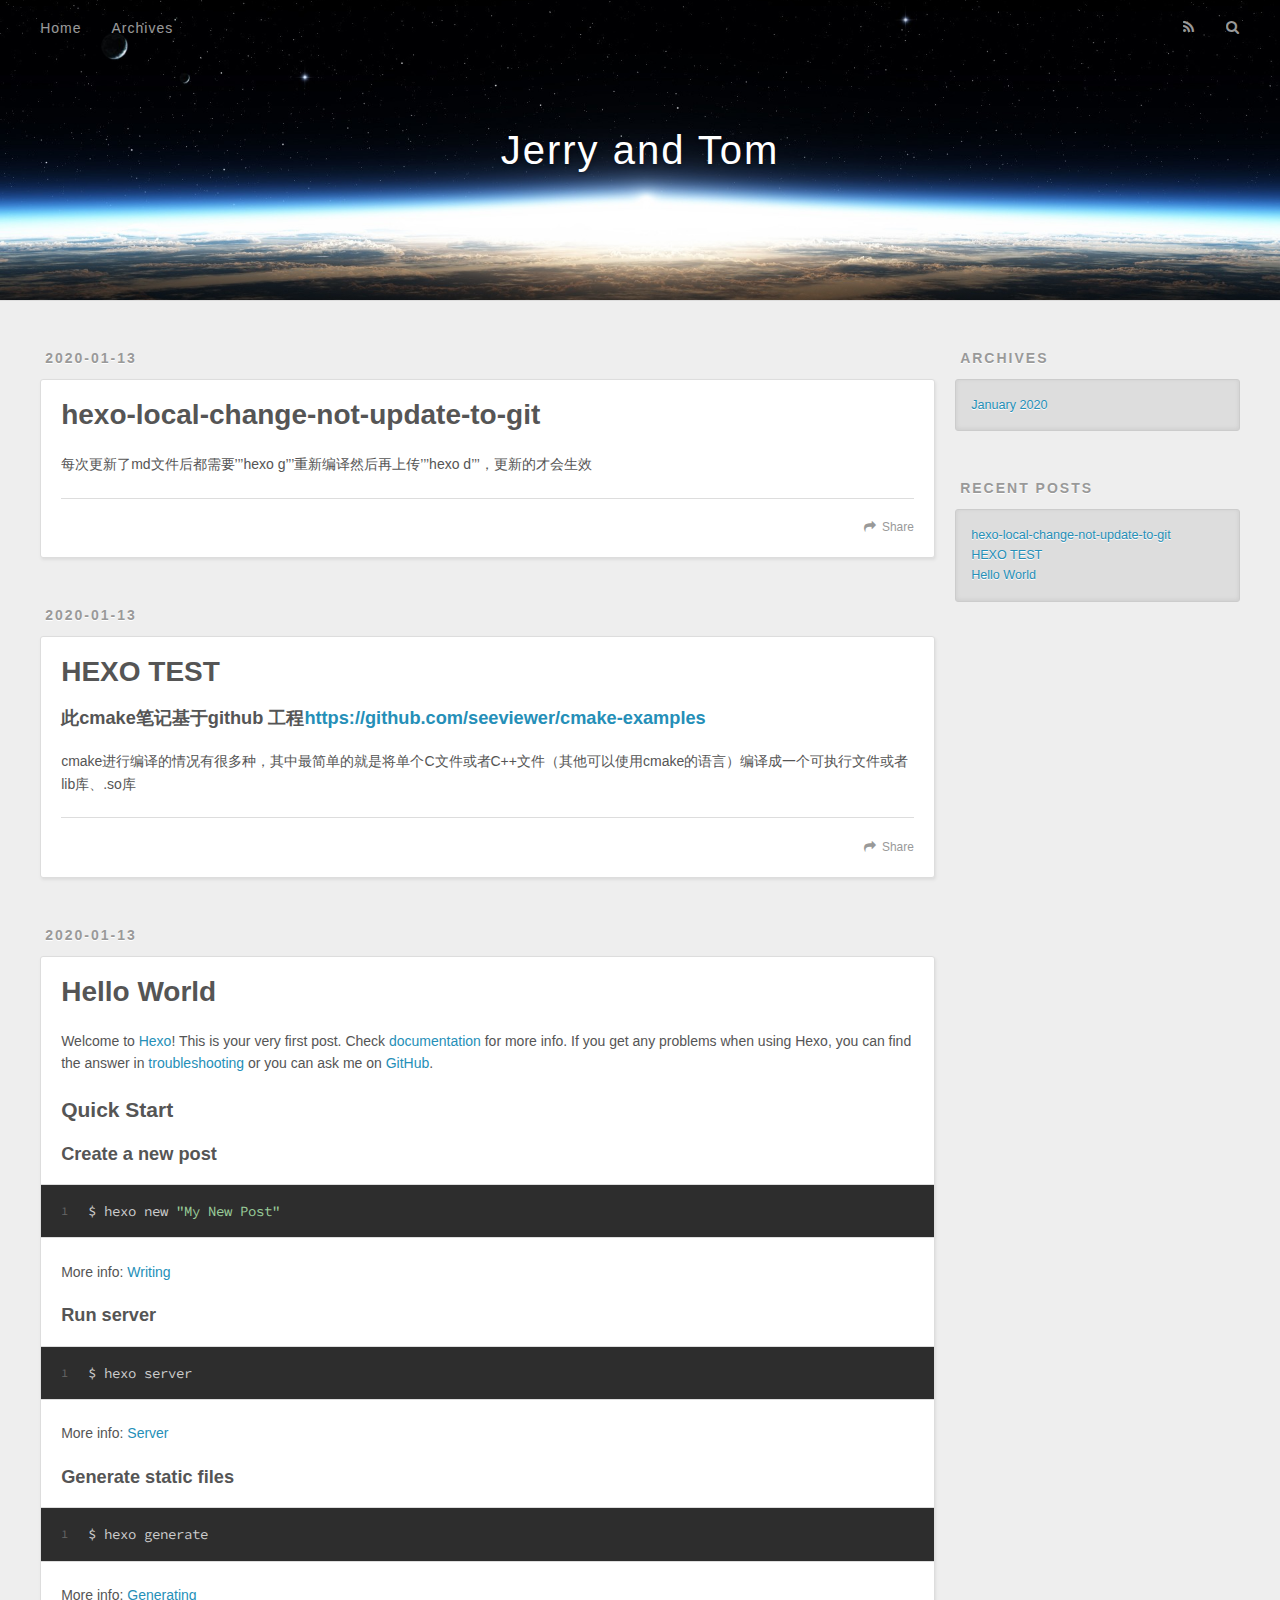
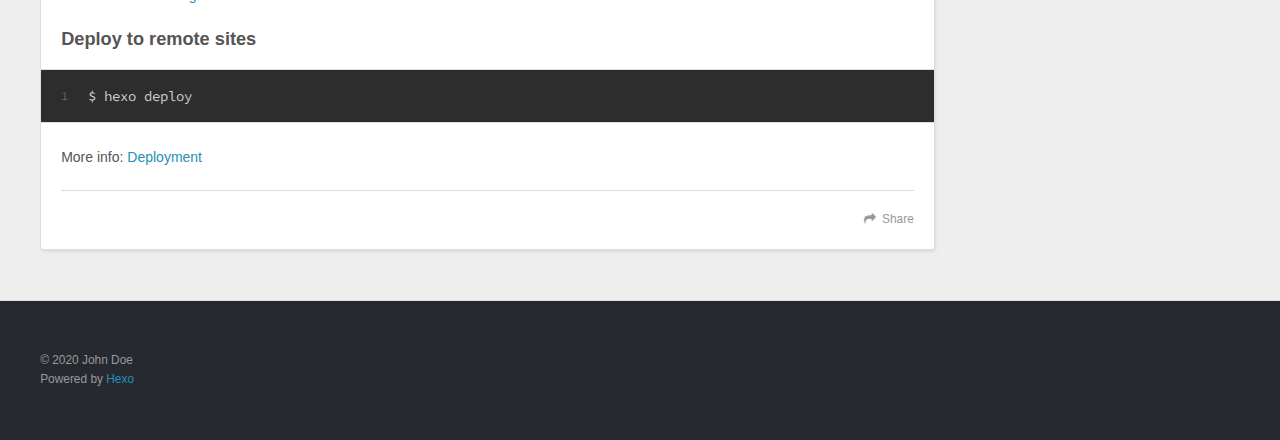
==== index.html @ ba6eda34 "Site updated: 2020-01-13 18:30:27" ====
<!DOCTYPE html>
<html>
<head>
  <meta charset="utf-8">
  

  
  <title>Jerry and Tom</title>
  <meta name="viewport" content="width=device-width, initial-scale=1, maximum-scale=1">
  <meta property="og:type" content="website">
<meta property="og:title" content="Jerry and Tom">
<meta property="og:url" content="http://yoursite.com/index.html">
<meta property="og:site_name" content="Jerry and Tom">
<meta property="og:locale" content="en_US">
<meta property="article:author" content="John Doe">
<meta name="twitter:card" content="summary">
  
    <link rel="alternate" href="/atom.xml" title="Jerry and Tom" type="application/atom+xml">
  
  
    <link rel="icon" href="/favicon.png">
  
  
    <link href="//fonts.googleapis.com/css?family=Source+Code+Pro" rel="stylesheet" type="text/css">
  
  
<link rel="stylesheet" href="/css/style.css">

<meta name="generator" content="Hexo 4.2.0"></head>

<body>
  <div id="container">
    <div id="wrap">
      <header id="header">
  <div id="banner"></div>
  <div id="header-outer" class="outer">
    <div id="header-title" class="inner">
      <h1 id="logo-wrap">
        <a href="/" id="logo">Jerry and Tom</a>
      </h1>
      
    </div>
    <div id="header-inner" class="inner">
      <nav id="main-nav">
        <a id="main-nav-toggle" class="nav-icon"></a>
        
          <a class="main-nav-link" href="/">Home</a>
        
          <a class="main-nav-link" href="/archives">Archives</a>
        
      </nav>
      <nav id="sub-nav">
        
          <a id="nav-rss-link" class="nav-icon" href="/atom.xml" title="RSS Feed"></a>
        
        <a id="nav-search-btn" class="nav-icon" title="Search"></a>
      </nav>
      <div id="search-form-wrap">
        <form action="//google.com/search" method="get" accept-charset="UTF-8" class="search-form"><input type="search" name="q" class="search-form-input" placeholder="Search"><button type="submit" class="search-form-submit">&#xF002;</button><input type="hidden" name="sitesearch" value="http://yoursite.com"></form>
      </div>
    </div>
  </div>
</header>
      <div class="outer">
        <section id="main">
  
    <article id="post-hexo-local-change-not-update-to-git" class="article article-type-post" itemscope itemprop="blogPost">
  <div class="article-meta">
    <a href="/2020/01/13/hexo-local-change-not-update-to-git/" class="article-date">
  <time datetime="2020-01-13T09:22:17.000Z" itemprop="datePublished">2020-01-13</time>
</a>
    
  </div>
  <div class="article-inner">
    
    
      <header class="article-header">
        
  
    <h1 itemprop="name">
      <a class="article-title" href="/2020/01/13/hexo-local-change-not-update-to-git/">hexo-local-change-not-update-to-git</a>
    </h1>
  

      </header>
    
    <div class="article-entry" itemprop="articleBody">
      
        <p>每次更新了md文件后都需要’’’hexo g’’’重新编译然后再上传’’’hexo d’’’，更新的才会生效</p>

      
    </div>
    <footer class="article-footer">
      <a data-url="http://yoursite.com/2020/01/13/hexo-local-change-not-update-to-git/" data-id="ck5cadh7a000074vld7fxemmv" class="article-share-link">Share</a>
      
      
    </footer>
  </div>
  
</article>


  
    <article id="post-hexo-test" class="article article-type-post" itemscope itemprop="blogPost">
  <div class="article-meta">
    <a href="/2020/01/13/hexo-test/" class="article-date">
  <time datetime="2020-01-13T09:22:17.000Z" itemprop="datePublished">2020-01-13</time>
</a>
    
  </div>
  <div class="article-inner">
    
    
      <header class="article-header">
        
  
    <h1 itemprop="name">
      <a class="article-title" href="/2020/01/13/hexo-test/">HEXO TEST</a>
    </h1>
  

      </header>
    
    <div class="article-entry" itemprop="articleBody">
      
        <h3 id="此cmake笔记基于github-工程https-github-com-seeviewer-cmake-examples"><a href="#此cmake笔记基于github-工程https-github-com-seeviewer-cmake-examples" class="headerlink" title="此cmake笔记基于github 工程https://github.com/seeviewer/cmake-examples"></a>此cmake笔记基于github 工程<a href="https://github.com/seeviewer/cmake-examples" target="_blank" rel="noopener">https://github.com/seeviewer/cmake-examples</a></h3><p>cmake进行编译的情况有很多种，其中最简单的就是将单个C文件或者C++文件（其他可以使用cmake的语言）编译成一个可执行文件或者lib库、.so库</p>

      
    </div>
    <footer class="article-footer">
      <a data-url="http://yoursite.com/2020/01/13/hexo-test/" data-id="ck5cadh7l000274vl47uq1dsv" class="article-share-link">Share</a>
      
      
    </footer>
  </div>
  
</article>


  
    <article id="post-hello-world" class="article article-type-post" itemscope itemprop="blogPost">
  <div class="article-meta">
    <a href="/2020/01/13/hello-world/" class="article-date">
  <time datetime="2020-01-13T09:13:02.563Z" itemprop="datePublished">2020-01-13</time>
</a>
    
  </div>
  <div class="article-inner">
    
    
      <header class="article-header">
        
  
    <h1 itemprop="name">
      <a class="article-title" href="/2020/01/13/hello-world/">Hello World</a>
    </h1>
  

      </header>
    
    <div class="article-entry" itemprop="articleBody">
      
        <p>Welcome to <a href="https://hexo.io/" target="_blank" rel="noopener">Hexo</a>! This is your very first post. Check <a href="https://hexo.io/docs/" target="_blank" rel="noopener">documentation</a> for more info. If you get any problems when using Hexo, you can find the answer in <a href="https://hexo.io/docs/troubleshooting.html" target="_blank" rel="noopener">troubleshooting</a> or you can ask me on <a href="https://github.com/hexojs/hexo/issues" target="_blank" rel="noopener">GitHub</a>.</p>
<h2 id="Quick-Start"><a href="#Quick-Start" class="headerlink" title="Quick Start"></a>Quick Start</h2><h3 id="Create-a-new-post"><a href="#Create-a-new-post" class="headerlink" title="Create a new post"></a>Create a new post</h3><figure class="highlight bash"><table><tr><td class="gutter"><pre><span class="line">1</span><br></pre></td><td class="code"><pre><span class="line">$ hexo new <span class="string">"My New Post"</span></span><br></pre></td></tr></table></figure>

<p>More info: <a href="https://hexo.io/docs/writing.html" target="_blank" rel="noopener">Writing</a></p>
<h3 id="Run-server"><a href="#Run-server" class="headerlink" title="Run server"></a>Run server</h3><figure class="highlight bash"><table><tr><td class="gutter"><pre><span class="line">1</span><br></pre></td><td class="code"><pre><span class="line">$ hexo server</span><br></pre></td></tr></table></figure>

<p>More info: <a href="https://hexo.io/docs/server.html" target="_blank" rel="noopener">Server</a></p>
<h3 id="Generate-static-files"><a href="#Generate-static-files" class="headerlink" title="Generate static files"></a>Generate static files</h3><figure class="highlight bash"><table><tr><td class="gutter"><pre><span class="line">1</span><br></pre></td><td class="code"><pre><span class="line">$ hexo generate</span><br></pre></td></tr></table></figure>

<p>More info: <a href="https://hexo.io/docs/generating.html" target="_blank" rel="noopener">Generating</a></p>
<h3 id="Deploy-to-remote-sites"><a href="#Deploy-to-remote-sites" class="headerlink" title="Deploy to remote sites"></a>Deploy to remote sites</h3><figure class="highlight bash"><table><tr><td class="gutter"><pre><span class="line">1</span><br></pre></td><td class="code"><pre><span class="line">$ hexo deploy</span><br></pre></td></tr></table></figure>

<p>More info: <a href="https://hexo.io/docs/one-command-deployment.html" target="_blank" rel="noopener">Deployment</a></p>

      
    </div>
    <footer class="article-footer">
      <a data-url="http://yoursite.com/2020/01/13/hello-world/" data-id="ck5cadh7j000174vl9jrw2huq" class="article-share-link">Share</a>
      
      
    </footer>
  </div>
  
</article>


  


</section>
        
          <aside id="sidebar">
  
    

  
    

  
    
  
    
  <div class="widget-wrap">
    <h3 class="widget-title">Archives</h3>
    <div class="widget">
      <ul class="archive-list"><li class="archive-list-item"><a class="archive-list-link" href="/archives/2020/01/">January 2020</a></li></ul>
    </div>
  </div>


  
    
  <div class="widget-wrap">
    <h3 class="widget-title">Recent Posts</h3>
    <div class="widget">
      <ul>
        
          <li>
            <a href="/2020/01/13/hexo-local-change-not-update-to-git/">hexo-local-change-not-update-to-git</a>
          </li>
        
          <li>
            <a href="/2020/01/13/hexo-test/">HEXO TEST</a>
          </li>
        
          <li>
            <a href="/2020/01/13/hello-world/">Hello World</a>
          </li>
        
      </ul>
    </div>
  </div>

  
</aside>
        
      </div>
      <footer id="footer">
  
  <div class="outer">
    <div id="footer-info" class="inner">
      &copy; 2020 John Doe<br>
      Powered by <a href="http://hexo.io/" target="_blank">Hexo</a>
    </div>
  </div>
</footer>
    </div>
    <nav id="mobile-nav">
  
    <a href="/" class="mobile-nav-link">Home</a>
  
    <a href="/archives" class="mobile-nav-link">Archives</a>
  
</nav>
    

<script src="//ajax.googleapis.com/ajax/libs/jquery/2.0.3/jquery.min.js"></script>


  
<link rel="stylesheet" href="/fancybox/jquery.fancybox.css">

  
<script src="/fancybox/jquery.fancybox.pack.js"></script>




<script src="/js/script.js"></script>




  </div>
</body>
</html>
---- css/style.css ----
body {
  width: 100%;
}
body:before,
body:after {
  content: "";
  display: table;
}
body:after {
  clear: both;
}
html,
body,
div,
span,
applet,
object,
iframe,
h1,
h2,
h3,
h4,
h5,
h6,
p,
blockquote,
pre,
a,
abbr,
acronym,
address,
big,
cite,
code,
del,
dfn,
em,
img,
ins,
kbd,
q,
s,
samp,
small,
strike,
strong,
sub,
sup,
tt,
var,
dl,
dt,
dd,
ol,
ul,
li,
fieldset,
form,
label,
legend,
table,
caption,
tbody,
tfoot,
thead,
tr,
th,
td {
  margin: 0;
  padding: 0;
  border: 0;
  outline: 0;
  font-weight: inherit;
  font-style: inherit;
  font-family: inherit;
  font-size: 100%;
  vertical-align: baseline;
}
body {
  line-height: 1;
  color: #000;
  background: #fff;
}
ol,
ul {
  list-style: none;
}
table {
  border-collapse: separate;
  border-spacing: 0;
  vertical-align: middle;
}
caption,
th,
td {
  text-align: left;
  font-weight: normal;
  vertical-align: middle;
}
a img {
  border: none;
}
input,
button {
  margin: 0;
  padding: 0;
}
input::-moz-focus-inner,
button::-moz-focus-inner {
  border: 0;
  padding: 0;
}
@font-face {
  font-family: FontAwesome;
  font-style: normal;
  font-weight: normal;
  src: url("fonts/fontawesome-webfont.eot?v=#4.0.3");
  src: url("fonts/fontawesome-webfont.eot?#iefix&v=#4.0.3") format("embedded-opentype"), url("fonts/fontawesome-webfont.woff?v=#4.0.3") format("woff"), url("fonts/fontawesome-webfont.ttf?v=#4.0.3") format("truetype"), url("fonts/fontawesome-webfont.svg#fontawesomeregular?v=#4.0.3") format("svg");
}
html,
body,
#container {
  height: 100%;
}
body {
  background: #eee;
  font: 14px -apple-system, BlinkMacSystemFont, "Segoe UI", "Roboto", "Oxygen", "Ubuntu", "Cantarell", "Fira Sans", "Droid Sans", "Helvetica Neue", sans-serif;
  -webkit-text-size-adjust: 100%;
}
.outer {
  max-width: 1220px;
  margin: 0 auto;
  padding: 0 20px;
}
.outer:before,
.outer:after {
  content: "";
  display: table;
}
.outer:after {
  clear: both;
}
.inner {
  display: inline;
  float: left;
  width: 98.33333333333333%;
  margin: 0 0.833333333333333%;
}
.left,
.alignleft {
  float: left;
}
.right,
.alignright {
  float: right;
}
.clear {
  clear: both;
}
#container {
  position: relative;
}
.mobile-nav-on {
  overflow: hidden;
}
#wrap {
  height: 100%;
  width: 100%;
  position: absolute;
  top: 0;
  left: 0;
  -webkit-transition: 0.2s ease-out;
  -moz-transition: 0.2s ease-out;
  -ms-transition: 0.2s ease-out;
  transition: 0.2s ease-out;
  z-index: 1;
  background: #eee;
}
.mobile-nav-on #wrap {
  left: 280px;
}
@media screen and (min-width: 768px) {
  #main {
    display: inline;
    float: left;
    width: 73.33333333333333%;
    margin: 0 0.833333333333333%;
  }
}
.article-date,
.article-category-link,
.archive-year,
.widget-title {
  text-decoration: none;
  text-transform: uppercase;
  letter-spacing: 2px;
  color: #999;
  margin-bottom: 1em;
  margin-left: 5px;
  line-height: 1em;
  text-shadow: 0 1px #fff;
  font-weight: bold;
}
.article-inner,
.archive-article-inner {
  background: #fff;
  -webkit-box-shadow: 1px 2px 3px #ddd;
  box-shadow: 1px 2px 3px #ddd;
  border: 1px solid #ddd;
  border-radius: 3px;
}
.article-entry h1,
.widget h1 {
  font-size: 2em;
}
.article-entry h2,
.widget h2 {
  font-size: 1.5em;
}
.article-entry h3,
.widget h3 {
  font-size: 1.3em;
}
.article-entry h4,
.widget h4 {
  font-size: 1.2em;
}
.article-entry h5,
.widget h5 {
  font-size: 1em;
}
.article-entry h6,
.widget h6 {
  font-size: 1em;
  color: #999;
}
.article-entry hr,
.widget hr {
  border: 1px dashed #ddd;
}
.article-entry strong,
.widget strong {
  font-weight: bold;
}
.article-entry em,
.widget em,
.article-entry cite,
.widget cite {
  font-style: italic;
}
.article-entry sup,
.widget sup,
.article-entry sub,
.widget sub {
  font-size: 0.75em;
  line-height: 0;
  position: relative;
  vertical-align: baseline;
}
.article-entry sup,
.widget sup {
  top: -0.5em;
}
.article-entry sub,
.widget sub {
  bottom: -0.2em;
}
.article-entry small,
.widget small {
  font-size: 0.85em;
}
.article-entry acronym,
.widget acronym,
.article-entry abbr,
.widget abbr {
  border-bottom: 1px dotted;
}
.article-entry ul,
.widget ul,
.article-entry ol,
.widget ol,
.article-entry dl,
.widget dl {
  margin: 0 20px;
  line-height: 1.6em;
}
.article-entry ul ul,
.widget ul ul,
.article-entry ol ul,
.widget ol ul,
.article-entry ul ol,
.widget ul ol,
.article-entry ol ol,
.widget ol ol {
  margin-top: 0;
  margin-bottom: 0;
}
.article-entry ul,
.widget ul {
  list-style: disc;
}
.article-entry ol,
.widget ol {
  list-style: decimal;
}
.article-entry dt,
.widget dt {
  font-weight: bold;
}
#header {
  height: 300px;
  position: relative;
  border-bottom: 1px solid #ddd;
}
#header:before,
#header:after {
  content: "";
  position: absolute;
  left: 0;
  right: 0;
  height: 40px;
}
#header:before {
  top: 0;
  background: -webkit-linear-gradient(rgba(0,0,0,0.2), transparent);
  background: -moz-linear-gradient(rgba(0,0,0,0.2), transparent);
  background: -ms-linear-gradient(rgba(0,0,0,0.2), transparent);
  background: linear-gradient(rgba(0,0,0,0.2), transparent);
}
#header:after {
  bottom: 0;
  background: -webkit-linear-gradient(transparent, rgba(0,0,0,0.2));
  background: -moz-linear-gradient(transparent, rgba(0,0,0,0.2));
  background: -ms-linear-gradient(transparent, rgba(0,0,0,0.2));
  background: linear-gradient(transparent, rgba(0,0,0,0.2));
}
#header-outer {
  height: 100%;
  position: relative;
}
#header-inner {
  position: relative;
  overflow: hidden;
}
#banner {
  position: absolute;
  top: 0;
  left: 0;
  width: 100%;
  height: 100%;
  background: url("images/banner.jpg") center #000;
  -webkit-background-size: cover;
  -moz-background-size: cover;
  background-size: cover;
  z-index: -1;
}
#header-title {
  text-align: center;
  height: 40px;
  position: absolute;
  top: 50%;
  left: 0;
  margin-top: -20px;
}
#logo,
#subtitle {
  text-decoration: none;
  color: #fff;
  font-weight: 300;
  text-shadow: 0 1px 4px rgba(0,0,0,0.3);
}
#logo {
  font-size: 40px;
  line-height: 40px;
  letter-spacing: 2px;
}
#subtitle {
  font-size: 16px;
  line-height: 16px;
  letter-spacing: 1px;
}
#subtitle-wrap {
  margin-top: 16px;
}
#main-nav {
  float: left;
  margin-left: -15px;
}
.nav-icon,
.main-nav-link {
  float: left;
  color: #fff;
  opacity: 0.6;
  text-decoration: none;
  text-shadow: 0 1px rgba(0,0,0,0.2);
  -webkit-transition: opacity 0.2s;
  -moz-transition: opacity 0.2s;
  -ms-transition: opacity 0.2s;
  transition: opacity 0.2s;
  display: block;
  padding: 20px 15px;
}
.nav-icon:hover,
.main-nav-link:hover {
  opacity: 1;
}
.nav-icon {
  font-family: FontAwesome;
  text-align: center;
  font-size: 14px;
  width: 14px;
  height: 14px;
  padding: 20px 15px;
  position: relative;
  cursor: pointer;
}
.main-nav-link {
  font-weight: 300;
  letter-spacing: 1px;
}
@media screen and (max-width: 479px) {
  .main-nav-link {
    display: none;
  }
}
#main-nav-toggle {
  display: none;
}
#main-nav-toggle:before {
  content: "\f0c9";
}
@media screen and (max-width: 479px) {
  #main-nav-toggle {
    display: block;
  }
}
#sub-nav {
  float: right;
  margin-right: -15px;
}
#nav-rss-link:before {
  content: "\f09e";
}
#nav-search-btn:before {
  content: "\f002";
}
#search-form-wrap {
  position: absolute;
  top: 15px;
  width: 150px;
  height: 30px;
  right: -150px;
  opacity: 0;
  -webkit-transition: 0.2s ease-out;
  -moz-transition: 0.2s ease-out;
  -ms-transition: 0.2s ease-out;
  transition: 0.2s ease-out;
}
#search-form-wrap.on {
  opacity: 1;
  right: 0;
}
@media screen and (max-width: 479px) {
  #search-form-wrap {
    width: 100%;
    right: -100%;
  }
}
.search-form {
  position: absolute;
  top: 0;
  left: 0;
  right: 0;
  background: #fff;
  padding: 5px 15px;
  border-radius: 15px;
  -webkit-box-shadow: 0 0 10px rgba(0,0,0,0.3);
  box-shadow: 0 0 10px rgba(0,0,0,0.3);
}
.search-form-input {
  border: none;
  background: none;
  color: #555;
  width: 100%;
  font: 13px -apple-system, BlinkMacSystemFont, "Segoe UI", "Roboto", "Oxygen", "Ubuntu", "Cantarell", "Fira Sans", "Droid Sans", "Helvetica Neue", sans-serif;
  outline: none;
}
.search-form-input::-webkit-search-results-decoration,
.search-form-input::-webkit-search-cancel-button {
  -webkit-appearance: none;
}
.search-form-submit {
  position: absolute;
  top: 50%;
  right: 10px;
  margin-top: -7px;
  font: 13px FontAwesome;
  border: none;
  background: none;
  color: #bbb;
  cursor: pointer;
}
.search-form-submit:hover,
.search-form-submit:focus {
  color: #777;
}
.article {
  margin: 50px 0;
}
.article-inner {
  overflow: hidden;
}
.article-meta:before,
.article-meta:after {
  content: "";
  display: table;
}
.article-meta:after {
  clear: both;
}
.article-date {
  float: left;
}
.article-category {
  float: left;
  line-height: 1em;
  color: #ccc;
  text-shadow: 0 1px #fff;
  margin-left: 8px;
}
.article-category:before {
  content: "\2022";
}
.article-category-link {
  margin: 0 12px 1em;
}
.article-header {
  padding: 20px 20px 0;
}
.article-title {
  text-decoration: none;
  font-size: 2em;
  font-weight: bold;
  color: #555;
  line-height: 1.1em;
  -webkit-transition: color 0.2s;
  -moz-transition: color 0.2s;
  -ms-transition: color 0.2s;
  transition: color 0.2s;
}
a.article-title:hover {
  color: #258fb8;
}
.article-entry {
  color: #555;
  padding: 0 20px;
}
.article-entry:before,
.article-entry:after {
  content: "";
  display: table;
}
.article-entry:after {
  clear: both;
}
.article-entry p,
.article-entry table {
  line-height: 1.6em;
  margin: 1.6em 0;
}
.article-entry h1,
.article-entry h2,
.article-entry h3,
.article-entry h4,
.article-entry h5,
.article-entry h6 {
  font-weight: bold;
}
.article-entry h1,
.article-entry h2,
.article-entry h3,
.article-entry h4,
.article-entry h5,
.article-entry h6 {
  line-height: 1.1em;
  margin: 1.1em 0;
}
.article-entry a {
  color: #258fb8;
  text-decoration: none;
}
.article-entry a:hover {
  text-decoration: underline;
}
.article-entry ul,
.article-entry ol,
.article-entry dl {
  margin-top: 1.6em;
  margin-bottom: 1.6em;
}
.article-entry img,
.article-entry video {
  max-width: 100%;
  height: auto;
  display: block;
  margin: auto;
}
.article-entry iframe {
  border: none;
}
.article-entry table {
  width: 100%;
  border-collapse: collapse;
  border-spacing: 0;
}
.article-entry th {
  font-weight: bold;
  border-bottom: 3px solid #ddd;
  padding-bottom: 0.5em;
}
.article-entry td {
  border-bottom: 1px solid #ddd;
  padding: 10px 0;
}
.article-entry blockquote {
  font-family: Georgia, "Times New Roman", serif;
  font-size: 1.4em;
  margin: 1.6em 20px;
  text-align: center;
}
.article-entry blockquote footer {
  font-size: 14px;
  margin: 1.6em 0;
  font-family: -apple-system, BlinkMacSystemFont, "Segoe UI", "Roboto", "Oxygen", "Ubuntu", "Cantarell", "Fira Sans", "Droid Sans", "Helvetica Neue", sans-serif;
}
.article-entry blockquote footer cite:before {
  content: "—";
  padding: 0 0.5em;
}
.article-entry .pullquote {
  text-align: left;
  width: 45%;
  margin: 0;
}
.article-entry .pullquote.left {
  margin-left: 0.5em;
  margin-right: 1em;
}
.article-entry .pullquote.right {
  margin-right: 0.5em;
  margin-left: 1em;
}
.article-entry .caption {
  color: #999;
  display: block;
  font-size: 0.9em;
  margin-top: 0.5em;
  position: relative;
  text-align: center;
}
.article-entry .video-container {
  position: relative;
  padding-top: 56.25%;
  height: 0;
  overflow: hidden;
}
.article-entry .video-container iframe,
.article-entry .video-container object,
.article-entry .video-container embed {
  position: absolute;
  top: 0;
  left: 0;
  width: 100%;
  height: 100%;
  margin-top: 0;
}
.article-more-link a {
  display: inline-block;
  line-height: 1em;
  padding: 6px 15px;
  border-radius: 15px;
  background: #eee;
  color: #999;
  text-shadow: 0 1px #fff;
  text-decoration: none;
}
.article-more-link a:hover {
  background: #258fb8;
  color: #fff;
  text-decoration: none;
  text-shadow: 0 1px #1e7293;
}
.article-footer {
  font-size: 0.85em;
  line-height: 1.6em;
  border-top: 1px solid #ddd;
  padding-top: 1.6em;
  margin: 0 20px 20px;
}
.article-footer:before,
.article-footer:after {
  content: "";
  display: table;
}
.article-footer:after {
  clear: both;
}
.article-footer a {
  color: #999;
  text-decoration: none;
}
.article-footer a:hover {
  color: #555;
}
.article-tag-list-item {
  float: left;
  margin-right: 10px;
}
.article-tag-list-link:before {
  content: "#";
}
.article-comment-link {
  float: right;
}
.article-comment-link:before {
  content: "\f075";
  font-family: FontAwesome;
  padding-right: 8px;
}
.article-share-link {
  cursor: pointer;
  float: right;
  margin-left: 20px;
}
.article-share-link:before {
  content: "\f064";
  font-family: FontAwesome;
  padding-right: 6px;
}
#article-nav {
  position: relative;
}
#article-nav:before,
#article-nav:after {
  content: "";
  display: table;
}
#article-nav:after {
  clear: both;
}
@media screen and (min-width: 768px) {
  #article-nav {
    margin: 50px 0;
  }
  #article-nav:before {
    width: 8px;
    height: 8px;
    position: absolute;
    top: 50%;
    left: 50%;
    margin-top: -4px;
    margin-left: -4px;
    content: "";
    border-radius: 50%;
    background: #ddd;
    -webkit-box-shadow: 0 1px 2px #fff;
    box-shadow: 0 1px 2px #fff;
  }
}
.article-nav-link-wrap {
  text-decoration: none;
  text-shadow: 0 1px #fff;
  color: #999;
  -webkit-box-sizing: border-box;
  -moz-box-sizing: border-box;
  box-sizing: border-box;
  margin-top: 50px;
  text-align: center;
  display: block;
}
.article-nav-link-wrap:hover {
  color: #555;
}
@media screen and (min-width: 768px) {
  .article-nav-link-wrap {
    width: 50%;
    margin-top: 0;
  }
}
@media screen and (min-width: 768px) {
  #article-nav-newer {
    float: left;
    text-align: right;
    padding-right: 20px;
  }
}
@media screen and (min-width: 768px) {
  #article-nav-older {
    float: right;
    text-align: left;
    padding-left: 20px;
  }
}
.article-nav-caption {
  text-transform: uppercase;
  letter-spacing: 2px;
  color: #ddd;
  line-height: 1em;
  font-weight: bold;
}
#article-nav-newer .article-nav-caption {
  margin-right: -2px;
}
.article-nav-title {
  font-size: 0.85em;
  line-height: 1.6em;
  margin-top: 0.5em;
}
.article-share-box {
  position: absolute;
  display: none;
  background: #fff;
  -webkit-box-shadow: 1px 2px 10px rgba(0,0,0,0.2);
  box-shadow: 1px 2px 10px rgba(0,0,0,0.2);
  border-radius: 3px;
  margin-left: -145px;
  overflow: hidden;
  z-index: 1;
}
.article-share-box.on {
  display: block;
}
.article-share-input {
  width: 100%;
  background: none;
  -webkit-box-sizing: border-box;
  -moz-box-sizing: border-box;
  box-sizing: border-box;
  font: 14px -apple-system, BlinkMacSystemFont, "Segoe UI", "Roboto", "Oxygen", "Ubuntu", "Cantarell", "Fira Sans", "Droid Sans", "Helvetica Neue", sans-serif;
  padding: 0 15px;
  color: #555;
  outline: none;
  border: 1px solid #ddd;
  border-radius: 3px 3px 0 0;
  height: 36px;
  line-height: 36px;
}
.article-share-links {
  background: #eee;
}
.article-share-links:before,
.article-share-links:after {
  content: "";
  display: table;
}
.article-share-links:after {
  clear: both;
}
.article-share-twitter,
.article-share-facebook,
.article-share-pinterest,
.article-share-google {
  width: 50px;
  height: 36px;
  display: block;
  float: left;
  position: relative;
  color: #999;
  text-shadow: 0 1px #fff;
}
.article-share-twitter:before,
.article-share-facebook:before,
.article-share-pinterest:before,
.article-share-google:before {
  font-size: 20px;
  font-family: FontAwesome;
  width: 20px;
  height: 20px;
  position: absolute;
  top: 50%;
  left: 50%;
  margin-top: -10px;
  margin-left: -10px;
  text-align: center;
}
.article-share-twitter:hover,
.article-share-facebook:hover,
.article-share-pinterest:hover,
.article-share-google:hover {
  color: #fff;
}
.article-share-twitter:before {
  content: "\f099";
}
.article-share-twitter:hover {
  background: #00aced;
  text-shadow: 0 1px #008abe;
}
.article-share-facebook:before {
  content: "\f09a";
}
.article-share-facebook:hover {
  background: #3b5998;
  text-shadow: 0 1px #2f477a;
}
.article-share-pinterest:before {
  content: "\f0d2";
}
.article-share-pinterest:hover {
  background: #cb2027;
  text-shadow: 0 1px #a21a1f;
}
.article-share-google:before {
  content: "\f0d5";
}
.article-share-google:hover {
  background: #dd4b39;
  text-shadow: 0 1px #be3221;
}
.article-gallery {
  background: #000;
  position: relative;
}
.article-gallery-photos {
  position: relative;
  overflow: hidden;
}
.article-gallery-img {
  display: none;
  max-width: 100%;
}
.article-gallery-img:first-child {
  display: block;
}
.article-gallery-img.loaded {
  position: absolute;
  display: block;
}
.article-gallery-img img {
  display: block;
  max-width: 100%;
  margin: 0 auto;
}
#comments {
  background: #fff;
  -webkit-box-shadow: 1px 2px 3px #ddd;
  box-shadow: 1px 2px 3px #ddd;
  padding: 20px;
  border: 1px solid #ddd;
  border-radius: 3px;
  margin: 50px 0;
}
#comments a {
  color: #258fb8;
}
.archives-wrap {
  margin: 50px 0;
}
.archives:before,
.archives:after {
  content: "";
  display: table;
}
.archives:after {
  clear: both;
}
.archive-year-wrap {
  margin-bottom: 1em;
}
.archives {
  -webkit-column-gap: 10px;
  -moz-column-gap: 10px;
  column-gap: 10px;
}
@media screen and (min-width: 480px) and (max-width: 767px) {
  .archives {
    -webkit-column-count: 2;
    -moz-column-count: 2;
    column-count: 2;
  }
}
@media screen and (min-width: 768px) {
  .archives {
    -webkit-column-count: 3;
    -moz-column-count: 3;
    column-count: 3;
  }
}
.archive-article {
  -webkit-column-break-inside: avoid;
  page-break-inside: avoid;
  overflow: hidden;
  break-inside: avoid-column;
}
.archive-article-inner {
  padding: 10px;
  margin-bottom: 15px;
}
.archive-article-title {
  text-decoration: none;
  font-weight: bold;
  color: #555;
  -webkit-transition: color 0.2s;
  -moz-transition: color 0.2s;
  -ms-transition: color 0.2s;
  transition: color 0.2s;
  line-height: 1.6em;
}
.archive-article-title:hover {
  color: #258fb8;
}
.archive-article-footer {
  margin-top: 1em;
}
.archive-article-date {
  color: #999;
  text-decoration: none;
  font-size: 0.85em;
  line-height: 1em;
  margin-bottom: 0.5em;
  display: block;
}
#page-nav {
  margin: 50px auto;
  background: #fff;
  -webkit-box-shadow: 1px 2px 3px #ddd;
  box-shadow: 1px 2px 3px #ddd;
  border: 1px solid #ddd;
  border-radius: 3px;
  text-align: center;
  color: #999;
  overflow: hidden;
}
#page-nav:before,
#page-nav:after {
  content: "";
  display: table;
}
#page-nav:after {
  clear: both;
}
#page-nav a,
#page-nav span {
  padding: 10px 20px;
  line-height: 1;
  height: 2ex;
}
#page-nav a {
  color: #999;
  text-decoration: none;
}
#page-nav a:hover {
  background: #999;
  color: #fff;
}
#page-nav .prev {
  float: left;
}
#page-nav .next {
  float: right;
}
#page-nav .page-number {
  display: inline-block;
}
@media screen and (max-width: 479px) {
  #page-nav .page-number {
    display: none;
  }
}
#page-nav .current {
  color: #555;
  font-weight: bold;
}
#page-nav .space {
  color: #ddd;
}
#footer {
  background: #262a30;
  padding: 50px 0;
  border-top: 1px solid #ddd;
  color: #999;
}
#footer a {
  color: #258fb8;
  text-decoration: none;
}
#footer a:hover {
  text-decoration: underline;
}
#footer-info {
  line-height: 1.6em;
  font-size: 0.85em;
}
.article-entry pre,
.article-entry .highlight {
  background: #2d2d2d;
  margin: 0 -20px;
  padding: 15px 20px;
  border-style: solid;
  border-color: #ddd;
  border-width: 1px 0;
  overflow: auto;
  color: #ccc;
  line-height: 22.400000000000002px;
}
.article-entry .highlight .gutter pre,
.article-entry .gist .gist-file .gist-data .line-numbers {
  color: #666;
  font-size: 0.85em;
}
.article-entry pre,
.article-entry code {
  font-family: "Source Code Pro", Consolas, Monaco, Menlo, Consolas, monospace;
}
.article-entry code {
  background: #eee;
  text-shadow: 0 1px #fff;
  padding: 0 0.3em;
}
.article-entry pre code {
  background: none;
  text-shadow: none;
  padding: 0;
}
.article-entry .highlight pre {
  border: none;
  margin: 0;
  padding: 0;
}
.article-entry .highlight table {
  margin: 0;
  width: auto;
}
.article-entry .highlight td {
  border: none;
  padding: 0;
}
.article-entry .highlight figcaption {
  font-size: 0.85em;
  color: #999;
  line-height: 1em;
  margin-bottom: 1em;
}
.article-entry .highlight figcaption:before,
.article-entry .highlight figcaption:after {
  content: "";
  display: table;
}
.article-entry .highlight figcaption:after {
  clear: both;
}
.article-entry .highlight figcaption a {
  float: right;
}
.article-entry .highlight .gutter pre {
  text-align: right;
  padding-right: 20px;
}
.article-entry .highlight .line {
  height: 22.400000000000002px;
}
.article-entry .highlight .line.marked {
  background: #515151;
}
.article-entry .gist {
  margin: 0 -20px;
  border-style: solid;
  border-color: #ddd;
  border-width: 1px 0;
  background: #2d2d2d;
  padding: 15px 20px 15px 0;
}
.article-entry .gist .gist-file {
  border: none;
  font-family: "Source Code Pro", Consolas, Monaco, Menlo, Consolas, monospace;
  margin: 0;
}
.article-entry .gist .gist-file .gist-data {
  background: none;
  border: none;
}
.article-entry .gist .gist-file .gist-data .line-numbers {
  background: none;
  border: none;
  padding: 0 20px 0 0;
}
.article-entry .gist .gist-file .gist-data .line-data {
  padding: 0 !important;
}
.article-entry .gist .gist-file .highlight {
  margin: 0;
  padding: 0;
  border: none;
}
.article-entry .gist .gist-file .gist-meta {
  background: #2d2d2d;
  color: #999;
  font: 0.85em -apple-system, BlinkMacSystemFont, "Segoe UI", "Roboto", "Oxygen", "Ubuntu", "Cantarell", "Fira Sans", "Droid Sans", "Helvetica Neue", sans-serif;
  text-shadow: 0 0;
  padding: 0;
  margin-top: 1em;
  margin-left: 20px;
}
.article-entry .gist .gist-file .gist-meta a {
  color: #258fb8;
  font-weight: normal;
}
.article-entry .gist .gist-file .gist-meta a:hover {
  text-decoration: underline;
}
pre .comment,
pre .title {
  color: #999;
}
pre .variable,
pre .attribute,
pre .tag,
pre .regexp,
pre .ruby .constant,
pre .xml .tag .title,
pre .xml .pi,
pre .xml .doctype,
pre .html .doctype,
pre .css .id,
pre .css .class,
pre .css .pseudo {
  color: #f2777a;
}
pre .number,
pre .preprocessor,
pre .built_in,
pre .literal,
pre .params,
pre .constant {
  color: #f99157;
}
pre .class,
pre .ruby .class .title,
pre .css .rules .attribute {
  color: #9c9;
}
pre .string,
pre .value,
pre .inheritance,
pre .header,
pre .ruby .symbol,
pre .xml .cdata {
  color: #9c9;
}
pre .css .hexcolor {
  color: #6cc;
}
pre .function,
pre .python .decorator,
pre .python .title,
pre .ruby .function .title,
pre .ruby .title .keyword,
pre .perl .sub,
pre .javascript .title,
pre .coffeescript .title {
  color: #69c;
}
pre .keyword,
pre .javascript .function {
  color: #c9c;
}
@media screen and (max-width: 479px) {
  #mobile-nav {
    position: absolute;
    top: 0;
    left: 0;
    width: 280px;
    height: 100%;
    background: #191919;
    border-right: 1px solid #fff;
  }
}
@media screen and (max-width: 479px) {
  .mobile-nav-link {
    display: block;
    color: #999;
    text-decoration: none;
    padding: 15px 20px;
    font-weight: bold;
  }
  .mobile-nav-link:hover {
    color: #fff;
  }
}
@media screen and (min-width: 768px) {
  #sidebar {
    display: inline;
    float: left;
    width: 23.333333333333332%;
    margin: 0 0.833333333333333%;
  }
}
.widget-wrap {
  margin: 50px 0;
}
.widget {
  color: #777;
  text-shadow: 0 1px #fff;
  background: #ddd;
  -webkit-box-shadow: 0 -1px 4px #ccc inset;
  box-shadow: 0 -1px 4px #ccc inset;
  border: 1px solid #ccc;
  padding: 15px;
  border-radius: 3px;
}
.widget a {
  color: #258fb8;
  text-decoration: none;
}
.widget a:hover {
  text-decoration: underline;
}
.widget ul ul,
.widget ol ul,
.widget dl ul,
.widget ul ol,
.widget ol ol,
.widget dl ol,
.widget ul dl,
.widget ol dl,
.widget dl dl {
  margin-left: 15px;
  list-style: disc;
}
.widget {
  line-height: 1.6em;
  word-wrap: break-word;
  font-size: 0.9em;
}
.widget ul,
.widget ol {
  list-style: none;
  margin: 0;
}
.widget ul ul,
.widget ol ul,
.widget ul ol,
.widget ol ol {
  margin: 0 20px;
}
.widget ul ul,
.widget ol ul {
  list-style: disc;
}
.widget ul ol,
.widget ol ol {
  list-style: decimal;
}
.category-list-count,
.tag-list-count,
.archive-list-count {
  padding-left: 5px;
  color: #999;
  font-size: 0.85em;
}
.category-list-count:before,
.tag-list-count:before,
.archive-list-count:before {
  content: "(";
}
.category-list-count:after,
.tag-list-count:after,
.archive-list-count:after {
  content: ")";
}
.tagcloud a {
  margin-right: 5px;
  display: inline-block;
}
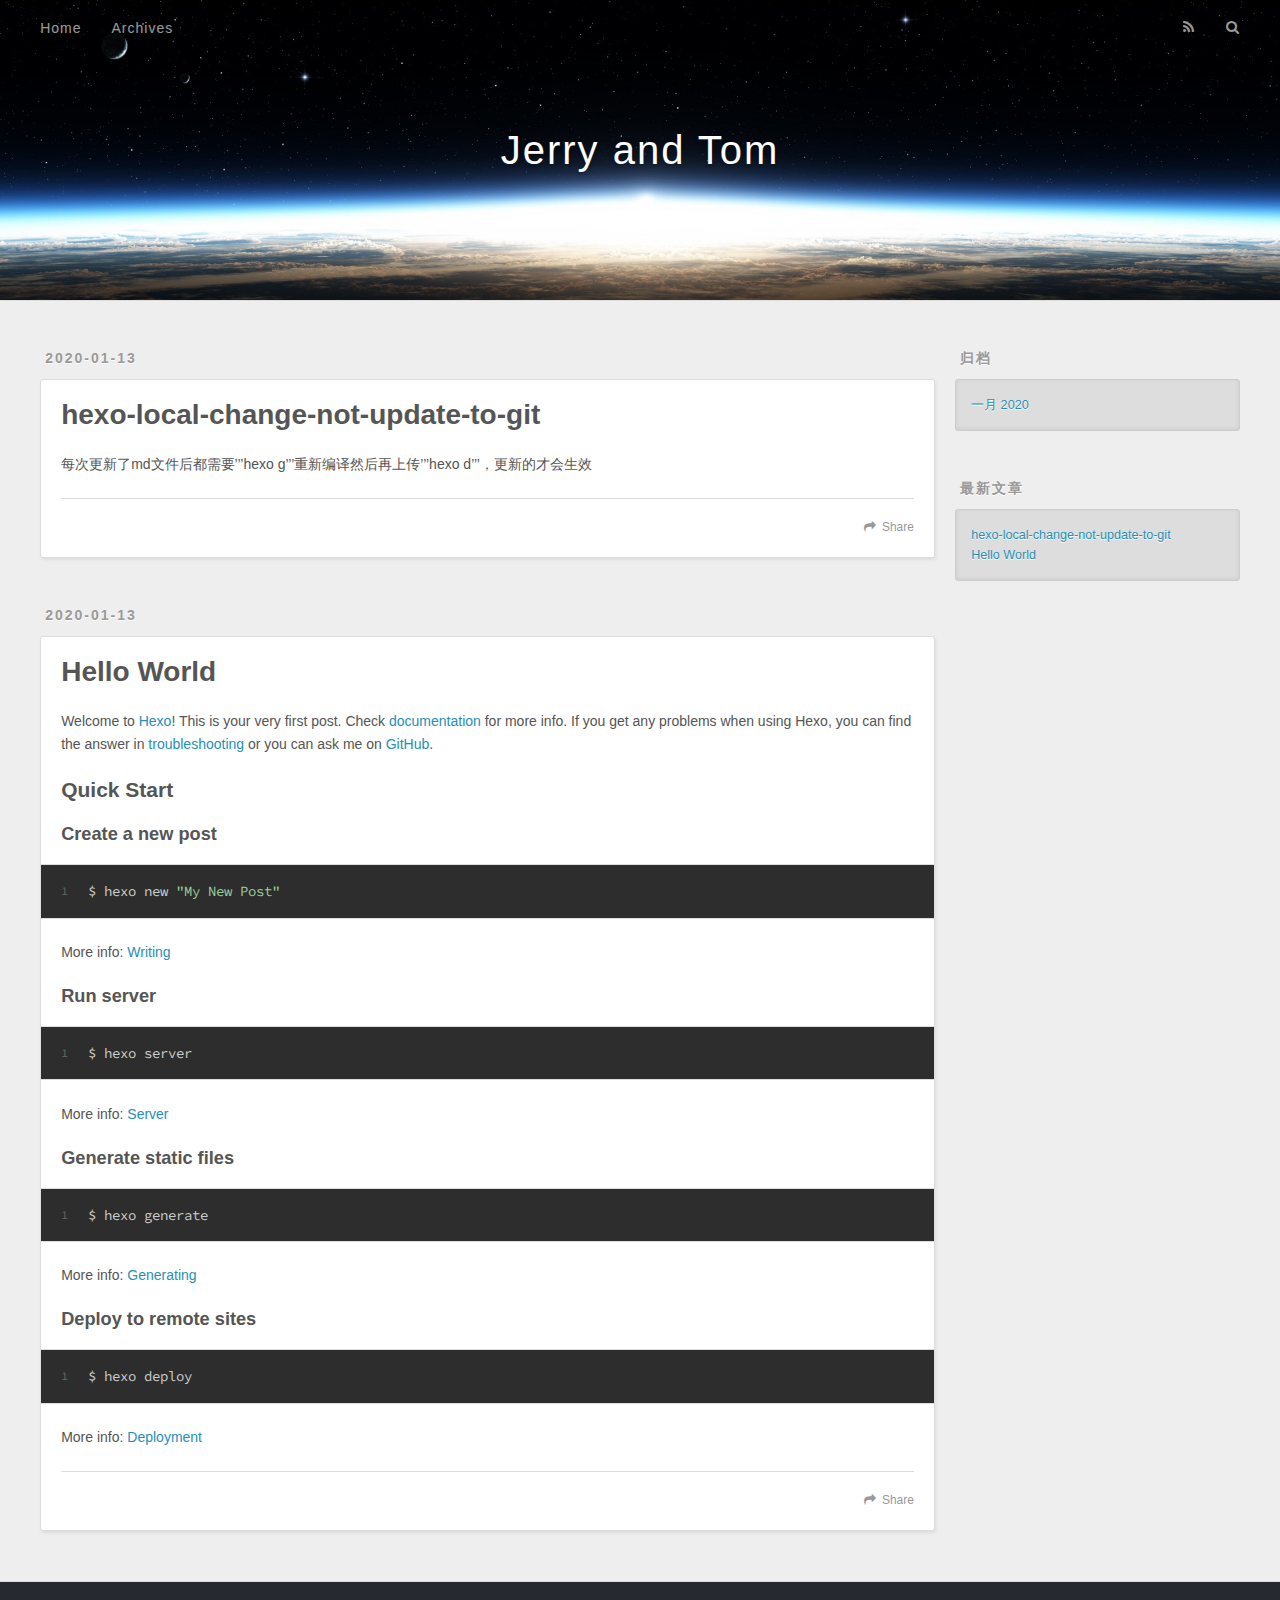
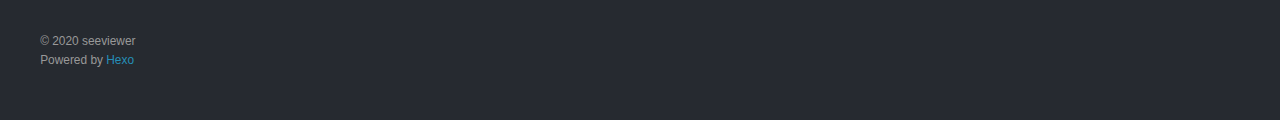
==== commit 32a54734: "Site updated: 2020-01-13 20:26:50" ====
--- a/index.html
+++ b/index.html
@@ -11,8 +11,8 @@
 <meta property="og:title" content="Jerry and Tom">
 <meta property="og:url" content="http://yoursite.com/index.html">
 <meta property="og:site_name" content="Jerry and Tom">
-<meta property="og:locale" content="en_US">
-<meta property="article:author" content="John Doe">
+<meta property="og:locale" content="zh_CN">
+<meta property="article:author" content="seeviewer">
 <meta name="twitter:card" content="summary">
   
     <link rel="alternate" href="/atom.xml" title="Jerry and Tom" type="application/atom+xml">
@@ -53,7 +53,7 @@
         
           <a id="nav-rss-link" class="nav-icon" href="/atom.xml" title="RSS Feed"></a>
         
-        <a id="nav-search-btn" class="nav-icon" title="Search"></a>
+        <a id="nav-search-btn" class="nav-icon" title="搜索"></a>
       </nav>
       <div id="search-form-wrap">
         <form action="//google.com/search" method="get" accept-charset="UTF-8" class="search-form"><input type="search" name="q" class="search-form-input" placeholder="Search"><button type="submit" class="search-form-submit">&#xF002;</button><input type="hidden" name="sitesearch" value="http://yoursite.com"></form>
@@ -101,43 +101,6 @@
 
 
   
-    <article id="post-hexo-test" class="article article-type-post" itemscope itemprop="blogPost">
-  <div class="article-meta">
-    <a href="/2020/01/13/hexo-test/" class="article-date">
-  <time datetime="2020-01-13T09:22:17.000Z" itemprop="datePublished">2020-01-13</time>
-</a>
-    
-  </div>
-  <div class="article-inner">
-    
-    
-      <header class="article-header">
-        
-  
-    <h1 itemprop="name">
-      <a class="article-title" href="/2020/01/13/hexo-test/">HEXO TEST</a>
-    </h1>
-  
-
-      </header>
-    
-    <div class="article-entry" itemprop="articleBody">
-      
-        <h3 id="此cmake笔记基于github-工程https-github-com-seeviewer-cmake-examples"><a href="#此cmake笔记基于github-工程https-github-com-seeviewer-cmake-examples" class="headerlink" title="此cmake笔记基于github 工程https://github.com/seeviewer/cmake-examples"></a>此cmake笔记基于github 工程<a href="https://github.com/seeviewer/cmake-examples" target="_blank" rel="noopener">https://github.com/seeviewer/cmake-examples</a></h3><p>cmake进行编译的情况有很多种，其中最简单的就是将单个C文件或者C++文件（其他可以使用cmake的语言）编译成一个可执行文件或者lib库、.so库</p>
-
-      
-    </div>
-    <footer class="article-footer">
-      <a data-url="http://yoursite.com/2020/01/13/hexo-test/" data-id="ck5cadh7l000274vl47uq1dsv" class="article-share-link">Share</a>
-      
-      
-    </footer>
-  </div>
-  
-</article>
-
-
-  
     <article id="post-hello-world" class="article article-type-post" itemscope itemprop="blogPost">
   <div class="article-meta">
     <a href="/2020/01/13/hello-world/" class="article-date">
@@ -203,9 +166,9 @@
   
     
   <div class="widget-wrap">
-    <h3 class="widget-title">Archives</h3>
+    <h3 class="widget-title">归档</h3>
     <div class="widget">
-      <ul class="archive-list"><li class="archive-list-item"><a class="archive-list-link" href="/archives/2020/01/">January 2020</a></li></ul>
+      <ul class="archive-list"><li class="archive-list-item"><a class="archive-list-link" href="/archives/2020/01/">一月 2020</a></li></ul>
     </div>
   </div>
 
@@ -213,7 +176,7 @@
   
     
   <div class="widget-wrap">
-    <h3 class="widget-title">Recent Posts</h3>
+    <h3 class="widget-title">最新文章</h3>
     <div class="widget">
       <ul>
         
@@ -222,10 +185,6 @@
           </li>
         
           <li>
-            <a href="/2020/01/13/hexo-test/">HEXO TEST</a>
-          </li>
-        
-          <li>
             <a href="/2020/01/13/hello-world/">Hello World</a>
           </li>
         
@@ -241,7 +200,7 @@
   
   <div class="outer">
     <div id="footer-info" class="inner">
-      &copy; 2020 John Doe<br>
+      &copy; 2020 seeviewer<br>
       Powered by <a href="http://hexo.io/" target="_blank">Hexo</a>
     </div>
   </div>
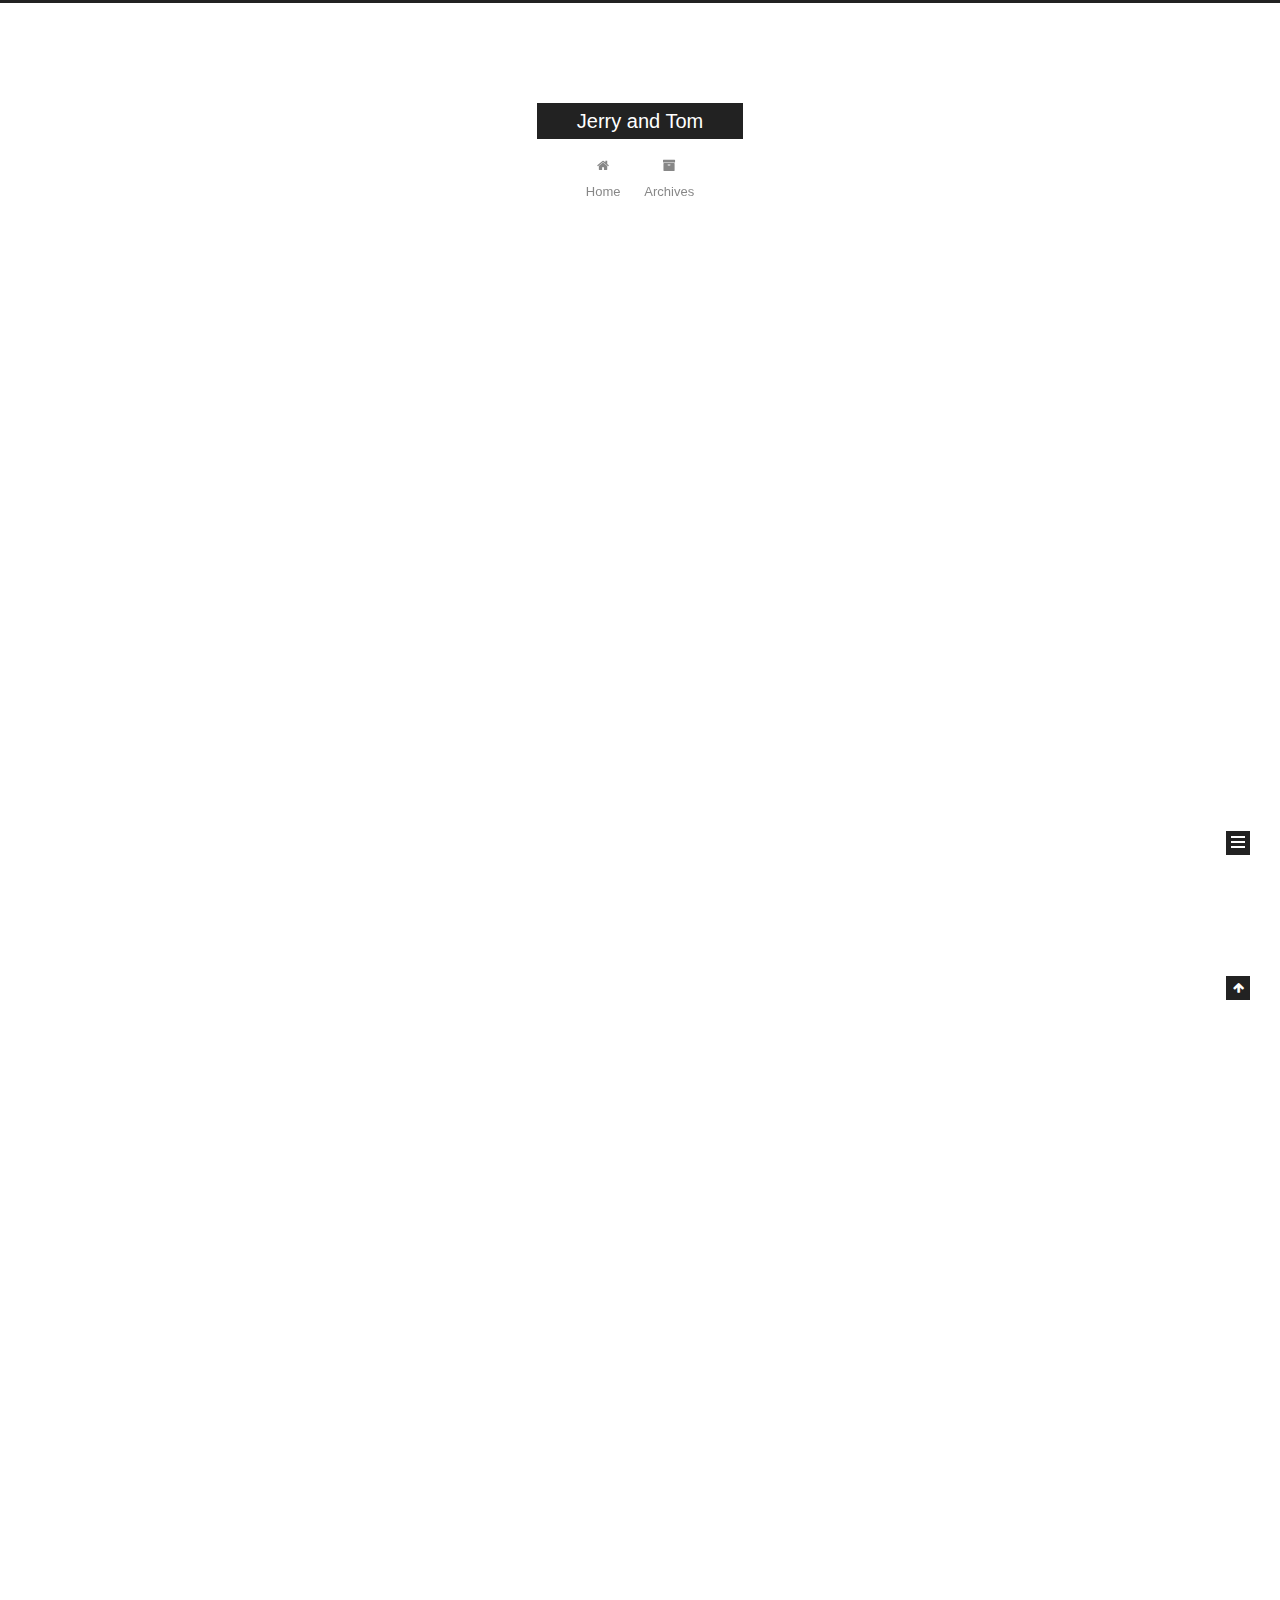
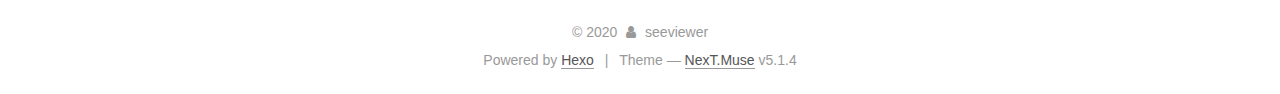
==== commit 4288d022: "Site updated: 2020-01-14 09:28:01" ====
--- a/index.html
+++ b/index.html
@@ -1,237 +1,740 @@
 <!DOCTYPE html>
-<html>
+
+
+
+  
+
+
+<html class="theme-next muse use-motion" lang="zh-CN">
 <head>
-  <meta charset="utf-8">
-  
-
-  
-  <title>Jerry and Tom</title>
-  <meta name="viewport" content="width=device-width, initial-scale=1, maximum-scale=1">
-  <meta property="og:type" content="website">
+  <meta charset="UTF-8"/>
+<meta http-equiv="X-UA-Compatible" content="IE=edge" />
+<meta name="viewport" content="width=device-width, initial-scale=1, maximum-scale=1"/>
+<meta name="theme-color" content="#222">
+
+
+
+
+
+
+
+
+
+<meta http-equiv="Cache-Control" content="no-transform" />
+<meta http-equiv="Cache-Control" content="no-siteapp" />
+
+
+
+
+
+
+
+
+
+
+
+
+
+
+
+
+  
+  
+  <link href="/lib/fancybox/source/jquery.fancybox.css?v=2.1.5" rel="stylesheet" type="text/css" />
+
+
+
+
+
+
+
+<link href="/lib/font-awesome/css/font-awesome.min.css?v=4.6.2" rel="stylesheet" type="text/css" />
+
+<link href="/css/main.css?v=5.1.4" rel="stylesheet" type="text/css" />
+
+
+  <link rel="apple-touch-icon" sizes="180x180" href="/images/apple-touch-icon-next.png?v=5.1.4">
+
+
+  <link rel="icon" type="image/png" sizes="32x32" href="/images/favicon-32x32-next.png?v=5.1.4">
+
+
+  <link rel="icon" type="image/png" sizes="16x16" href="/images/favicon-16x16-next.png?v=5.1.4">
+
+
+  <link rel="mask-icon" href="/images/logo.svg?v=5.1.4" color="#222">
+
+
+
+
+
+  <meta name="keywords" content="Hexo, NexT" />
+
+
+
+
+
+
+
+
+
+
+<meta property="og:type" content="website">
 <meta property="og:title" content="Jerry and Tom">
 <meta property="og:url" content="http://yoursite.com/index.html">
 <meta property="og:site_name" content="Jerry and Tom">
 <meta property="og:locale" content="zh_CN">
 <meta property="article:author" content="seeviewer">
 <meta name="twitter:card" content="summary">
-  
-    <link rel="alternate" href="/atom.xml" title="Jerry and Tom" type="application/atom+xml">
-  
-  
-    <link rel="icon" href="/favicon.png">
-  
-  
-    <link href="//fonts.googleapis.com/css?family=Source+Code+Pro" rel="stylesheet" type="text/css">
-  
-  
-<link rel="stylesheet" href="/css/style.css">
+
+
+
+<script type="text/javascript" id="hexo.configurations">
+  var NexT = window.NexT || {};
+  var CONFIG = {
+    root: '/',
+    scheme: 'Muse',
+    version: '5.1.4',
+    sidebar: {"position":"left","display":"post","offset":12,"b2t":false,"scrollpercent":false,"onmobile":false},
+    fancybox: true,
+    tabs: true,
+    motion: {"enable":true,"async":false,"transition":{"post_block":"fadeIn","post_header":"slideDownIn","post_body":"slideDownIn","coll_header":"slideLeftIn","sidebar":"slideUpIn"}},
+    duoshuo: {
+      userId: '0',
+      author: 'Author'
+    },
+    algolia: {
+      applicationID: '',
+      apiKey: '',
+      indexName: '',
+      hits: {"per_page":10},
+      labels: {"input_placeholder":"Search for Posts","hits_empty":"We didn't find any results for the search: ${query}","hits_stats":"${hits} results found in ${time} ms"}
+    }
+  };
+</script>
+
+
+
+  <link rel="canonical" href="http://yoursite.com/"/>
+
+
+
+
+
+  <title>Jerry and Tom</title>
+  
+
+
+
+
+
+
+
 
 <meta name="generator" content="Hexo 4.2.0"></head>
 
-<body>
-  <div id="container">
-    <div id="wrap">
-      <header id="header">
-  <div id="banner"></div>
-  <div id="header-outer" class="outer">
-    <div id="header-title" class="inner">
-      <h1 id="logo-wrap">
-        <a href="/" id="logo">Jerry and Tom</a>
-      </h1>
-      
+<body itemscope itemtype="http://schema.org/WebPage" lang="zh-CN">
+
+  
+  
+    
+  
+
+  <div class="container sidebar-position-left 
+  page-home">
+    <div class="headband"></div>
+
+    <header id="header" class="header" itemscope itemtype="http://schema.org/WPHeader">
+      <div class="header-inner"><div class="site-brand-wrapper">
+  <div class="site-meta ">
+    
+
+    <div class="custom-logo-site-title">
+      <a href="/"  class="brand" rel="start">
+        <span class="logo-line-before"><i></i></span>
+        <span class="site-title">Jerry and Tom</span>
+        <span class="logo-line-after"><i></i></span>
+      </a>
     </div>
-    <div id="header-inner" class="inner">
-      <nav id="main-nav">
-        <a id="main-nav-toggle" class="nav-icon"></a>
-        
-          <a class="main-nav-link" href="/">Home</a>
-        
-          <a class="main-nav-link" href="/archives">Archives</a>
-        
-      </nav>
-      <nav id="sub-nav">
-        
-          <a id="nav-rss-link" class="nav-icon" href="/atom.xml" title="RSS Feed"></a>
-        
-        <a id="nav-search-btn" class="nav-icon" title="搜索"></a>
-      </nav>
-      <div id="search-form-wrap">
-        <form action="//google.com/search" method="get" accept-charset="UTF-8" class="search-form"><input type="search" name="q" class="search-form-input" placeholder="Search"><button type="submit" class="search-form-submit">&#xF002;</button><input type="hidden" name="sitesearch" value="http://yoursite.com"></form>
-      </div>
+      
+        <p class="site-subtitle"></p>
+      
+  </div>
+
+  <div class="site-nav-toggle">
+    <button>
+      <span class="btn-bar"></span>
+      <span class="btn-bar"></span>
+      <span class="btn-bar"></span>
+    </button>
+  </div>
+</div>
+
+<nav class="site-nav">
+  
+
+  
+    <ul id="menu" class="menu">
+      
+        
+        <li class="menu-item menu-item-home">
+          <a href="/%20" rel="section">
+            
+              <i class="menu-item-icon fa fa-fw fa-home"></i> <br />
+            
+            Home
+          </a>
+        </li>
+      
+        
+        <li class="menu-item menu-item-archives">
+          <a href="/archives/%20" rel="section">
+            
+              <i class="menu-item-icon fa fa-fw fa-archive"></i> <br />
+            
+            Archives
+          </a>
+        </li>
+      
+
+      
+    </ul>
+  
+
+  
+</nav>
+
+
+
+ </div>
+    </header>
+
+    <main id="main" class="main">
+      <div class="main-inner">
+        <div class="content-wrap">
+          <div id="content" class="content">
+            
+  <section id="posts" class="posts-expand">
+    
+      
+
+  
+
+  
+  
+  
+
+  <article class="post post-type-normal" itemscope itemtype="http://schema.org/Article">
+  
+  
+  
+  <div class="post-block">
+    <link itemprop="mainEntityOfPage" href="http://yoursite.com/2020/01/13/hexo-local-change-not-update-to-git/">
+
+    <span hidden itemprop="author" itemscope itemtype="http://schema.org/Person">
+      <meta itemprop="name" content="seeviewer">
+      <meta itemprop="description" content="">
+      <meta itemprop="image" content="/images/avatar.gif">
+    </span>
+
+    <span hidden itemprop="publisher" itemscope itemtype="http://schema.org/Organization">
+      <meta itemprop="name" content="Jerry and Tom">
+    </span>
+
+    
+      <header class="post-header">
+
+        
+        
+          <h1 class="post-title" itemprop="name headline">
+                
+                <a class="post-title-link" href="/2020/01/13/hexo-local-change-not-update-to-git/" itemprop="url">hexo-local-change-not-update-to-git</a></h1>
+        
+
+        <div class="post-meta">
+          <span class="post-time">
+            
+              <span class="post-meta-item-icon">
+                <i class="fa fa-calendar-o"></i>
+              </span>
+              
+                <span class="post-meta-item-text">Posted on</span>
+              
+              <time title="Post created" itemprop="dateCreated datePublished" datetime="2020-01-13T17:22:17+08:00">
+                2020-01-13
+              </time>
+            
+
+            
+
+            
+          </span>
+
+          
+
+          
+            
+          
+
+          
+          
+
+          
+
+          
+
+          
+
+        </div>
+      </header>
+    
+
+    
+    
+    
+    <div class="post-body" itemprop="articleBody">
+
+      
+      
+
+      
+        
+          
+            <p>每次更新了md文件后都需要’’’hexo g’’’重新编译然后再上传’’’hexo d’’’，更新的才会生效</p>
+
+          
+        
+      
+    </div>
+    
+    
+    
+
+    
+
+    
+
+    
+
+    <footer class="post-footer">
+      
+
+      
+
+      
+
+      
+      
+        <div class="post-eof"></div>
+      
+    </footer>
+  </div>
+  
+  
+  
+  </article>
+
+
+    
+      
+
+  
+
+  
+  
+  
+
+  <article class="post post-type-normal" itemscope itemtype="http://schema.org/Article">
+  
+  
+  
+  <div class="post-block">
+    <link itemprop="mainEntityOfPage" href="http://yoursite.com/2020/01/13/hello-world/">
+
+    <span hidden itemprop="author" itemscope itemtype="http://schema.org/Person">
+      <meta itemprop="name" content="seeviewer">
+      <meta itemprop="description" content="">
+      <meta itemprop="image" content="/images/avatar.gif">
+    </span>
+
+    <span hidden itemprop="publisher" itemscope itemtype="http://schema.org/Organization">
+      <meta itemprop="name" content="Jerry and Tom">
+    </span>
+
+    
+      <header class="post-header">
+
+        
+        
+          <h1 class="post-title" itemprop="name headline">
+                
+                <a class="post-title-link" href="/2020/01/13/hello-world/" itemprop="url">Hello World</a></h1>
+        
+
+        <div class="post-meta">
+          <span class="post-time">
+            
+              <span class="post-meta-item-icon">
+                <i class="fa fa-calendar-o"></i>
+              </span>
+              
+                <span class="post-meta-item-text">Posted on</span>
+              
+              <time title="Post created" itemprop="dateCreated datePublished" datetime="2020-01-13T17:13:02+08:00">
+                2020-01-13
+              </time>
+            
+
+            
+
+            
+          </span>
+
+          
+
+          
+            
+          
+
+          
+          
+
+          
+
+          
+
+          
+
+        </div>
+      </header>
+    
+
+    
+    
+    
+    <div class="post-body" itemprop="articleBody">
+
+      
+      
+
+      
+        
+          
+            <p>Welcome to <a href="https://hexo.io/" target="_blank" rel="noopener">Hexo</a>! This is your very first post. Check <a href="https://hexo.io/docs/" target="_blank" rel="noopener">documentation</a> for more info. If you get any problems when using Hexo, you can find the answer in <a href="https://hexo.io/docs/troubleshooting.html" target="_blank" rel="noopener">troubleshooting</a> or you can ask me on <a href="https://github.com/hexojs/hexo/issues" target="_blank" rel="noopener">GitHub</a>.</p>
+<h2 id="Quick-Start"><a href="#Quick-Start" class="headerlink" title="Quick Start"></a>Quick Start</h2><h3 id="Create-a-new-post"><a href="#Create-a-new-post" class="headerlink" title="Create a new post"></a>Create a new post</h3><figure class="highlight bash"><table><tr><td class="gutter"><pre><span class="line">1</span><br></pre></td><td class="code"><pre><span class="line">$ hexo new <span class="string">"My New Post"</span></span><br></pre></td></tr></table></figure>
+
+<p>More info: <a href="https://hexo.io/docs/writing.html" target="_blank" rel="noopener">Writing</a></p>
+<h3 id="Run-server"><a href="#Run-server" class="headerlink" title="Run server"></a>Run server</h3><figure class="highlight bash"><table><tr><td class="gutter"><pre><span class="line">1</span><br></pre></td><td class="code"><pre><span class="line">$ hexo server</span><br></pre></td></tr></table></figure>
+
+<p>More info: <a href="https://hexo.io/docs/server.html" target="_blank" rel="noopener">Server</a></p>
+<h3 id="Generate-static-files"><a href="#Generate-static-files" class="headerlink" title="Generate static files"></a>Generate static files</h3><figure class="highlight bash"><table><tr><td class="gutter"><pre><span class="line">1</span><br></pre></td><td class="code"><pre><span class="line">$ hexo generate</span><br></pre></td></tr></table></figure>
+
+<p>More info: <a href="https://hexo.io/docs/generating.html" target="_blank" rel="noopener">Generating</a></p>
+<h3 id="Deploy-to-remote-sites"><a href="#Deploy-to-remote-sites" class="headerlink" title="Deploy to remote sites"></a>Deploy to remote sites</h3><figure class="highlight bash"><table><tr><td class="gutter"><pre><span class="line">1</span><br></pre></td><td class="code"><pre><span class="line">$ hexo deploy</span><br></pre></td></tr></table></figure>
+
+<p>More info: <a href="https://hexo.io/docs/one-command-deployment.html" target="_blank" rel="noopener">Deployment</a></p>
+
+          
+        
+      
+    </div>
+    
+    
+    
+
+    
+
+    
+
+    
+
+    <footer class="post-footer">
+      
+
+      
+
+      
+
+      
+      
+        <div class="post-eof"></div>
+      
+    </footer>
+  </div>
+  
+  
+  
+  </article>
+
+
+    
+  </section>
+
+  
+
+
+          </div>
+          
+
+
+          
+
+        </div>
+        
+          
+  
+  <div class="sidebar-toggle">
+    <div class="sidebar-toggle-line-wrap">
+      <span class="sidebar-toggle-line sidebar-toggle-line-first"></span>
+      <span class="sidebar-toggle-line sidebar-toggle-line-middle"></span>
+      <span class="sidebar-toggle-line sidebar-toggle-line-last"></span>
     </div>
   </div>
-</header>
-      <div class="outer">
-        <section id="main">
-  
-    <article id="post-hexo-local-change-not-update-to-git" class="article article-type-post" itemscope itemprop="blogPost">
-  <div class="article-meta">
-    <a href="/2020/01/13/hexo-local-change-not-update-to-git/" class="article-date">
-  <time datetime="2020-01-13T09:22:17.000Z" itemprop="datePublished">2020-01-13</time>
-</a>
-    
+
+  <aside id="sidebar" class="sidebar">
+    
+    <div class="sidebar-inner">
+
+      
+
+      
+
+      <section class="site-overview-wrap sidebar-panel sidebar-panel-active">
+        <div class="site-overview">
+          <div class="site-author motion-element" itemprop="author" itemscope itemtype="http://schema.org/Person">
+            
+              <p class="site-author-name" itemprop="name">seeviewer</p>
+              <p class="site-description motion-element" itemprop="description"></p>
+          </div>
+
+          <nav class="site-state motion-element">
+
+            
+              <div class="site-state-item site-state-posts">
+              
+                <a href="/archives/%20%7C%7C%20archive">
+              
+                  <span class="site-state-item-count">2</span>
+                  <span class="site-state-item-name">posts</span>
+                </a>
+              </div>
+            
+
+            
+
+            
+
+          </nav>
+
+          
+
+          
+
+          
+          
+
+          
+          
+
+          
+
+        </div>
+      </section>
+
+      
+
+      
+
+    </div>
+  </aside>
+
+
+        
+      </div>
+    </main>
+
+    <footer id="footer" class="footer">
+      <div class="footer-inner">
+        <div class="copyright">&copy; <span itemprop="copyrightYear">2020</span>
+  <span class="with-love">
+    <i class="fa fa-user"></i>
+  </span>
+  <span class="author" itemprop="copyrightHolder">seeviewer</span>
+
+  
+</div>
+
+
+  <div class="powered-by">Powered by <a class="theme-link" target="_blank" href="https://hexo.io">Hexo</a></div>
+
+
+
+  <span class="post-meta-divider">|</span>
+
+
+
+  <div class="theme-info">Theme &mdash; <a class="theme-link" target="_blank" href="https://github.com/iissnan/hexo-theme-next">NexT.Muse</a> v5.1.4</div>
+
+
+
+
+        
+
+
+
+
+
+
+
+        
+      </div>
+    </footer>
+
+    
+      <div class="back-to-top">
+        <i class="fa fa-arrow-up"></i>
+        
+      </div>
+    
+
+    
+
   </div>
-  <div class="article-inner">
-    
-    
-      <header class="article-header">
-        
-  
-    <h1 itemprop="name">
-      <a class="article-title" href="/2020/01/13/hexo-local-change-not-update-to-git/">hexo-local-change-not-update-to-git</a>
-    </h1>
-  
-
-      </header>
-    
-    <div class="article-entry" itemprop="articleBody">
-      
-        <p>每次更新了md文件后都需要’’’hexo g’’’重新编译然后再上传’’’hexo d’’’，更新的才会生效</p>
-
-      
-    </div>
-    <footer class="article-footer">
-      <a data-url="http://yoursite.com/2020/01/13/hexo-local-change-not-update-to-git/" data-id="ck5cadh7a000074vld7fxemmv" class="article-share-link">Share</a>
-      
-      
-    </footer>
-  </div>
-  
-</article>
-
-
-  
-    <article id="post-hello-world" class="article article-type-post" itemscope itemprop="blogPost">
-  <div class="article-meta">
-    <a href="/2020/01/13/hello-world/" class="article-date">
-  <time datetime="2020-01-13T09:13:02.563Z" itemprop="datePublished">2020-01-13</time>
-</a>
-    
-  </div>
-  <div class="article-inner">
-    
-    
-      <header class="article-header">
-        
-  
-    <h1 itemprop="name">
-      <a class="article-title" href="/2020/01/13/hello-world/">Hello World</a>
-    </h1>
-  
-
-      </header>
-    
-    <div class="article-entry" itemprop="articleBody">
-      
-        <p>Welcome to <a href="https://hexo.io/" target="_blank" rel="noopener">Hexo</a>! This is your very first post. Check <a href="https://hexo.io/docs/" target="_blank" rel="noopener">documentation</a> for more info. If you get any problems when using Hexo, you can find the answer in <a href="https://hexo.io/docs/troubleshooting.html" target="_blank" rel="noopener">troubleshooting</a> or you can ask me on <a href="https://github.com/hexojs/hexo/issues" target="_blank" rel="noopener">GitHub</a>.</p>
-<h2 id="Quick-Start"><a href="#Quick-Start" class="headerlink" title="Quick Start"></a>Quick Start</h2><h3 id="Create-a-new-post"><a href="#Create-a-new-post" class="headerlink" title="Create a new post"></a>Create a new post</h3><figure class="highlight bash"><table><tr><td class="gutter"><pre><span class="line">1</span><br></pre></td><td class="code"><pre><span class="line">$ hexo new <span class="string">"My New Post"</span></span><br></pre></td></tr></table></figure>
-
-<p>More info: <a href="https://hexo.io/docs/writing.html" target="_blank" rel="noopener">Writing</a></p>
-<h3 id="Run-server"><a href="#Run-server" class="headerlink" title="Run server"></a>Run server</h3><figure class="highlight bash"><table><tr><td class="gutter"><pre><span class="line">1</span><br></pre></td><td class="code"><pre><span class="line">$ hexo server</span><br></pre></td></tr></table></figure>
-
-<p>More info: <a href="https://hexo.io/docs/server.html" target="_blank" rel="noopener">Server</a></p>
-<h3 id="Generate-static-files"><a href="#Generate-static-files" class="headerlink" title="Generate static files"></a>Generate static files</h3><figure class="highlight bash"><table><tr><td class="gutter"><pre><span class="line">1</span><br></pre></td><td class="code"><pre><span class="line">$ hexo generate</span><br></pre></td></tr></table></figure>
-
-<p>More info: <a href="https://hexo.io/docs/generating.html" target="_blank" rel="noopener">Generating</a></p>
-<h3 id="Deploy-to-remote-sites"><a href="#Deploy-to-remote-sites" class="headerlink" title="Deploy to remote sites"></a>Deploy to remote sites</h3><figure class="highlight bash"><table><tr><td class="gutter"><pre><span class="line">1</span><br></pre></td><td class="code"><pre><span class="line">$ hexo deploy</span><br></pre></td></tr></table></figure>
-
-<p>More info: <a href="https://hexo.io/docs/one-command-deployment.html" target="_blank" rel="noopener">Deployment</a></p>
-
-      
-    </div>
-    <footer class="article-footer">
-      <a data-url="http://yoursite.com/2020/01/13/hello-world/" data-id="ck5cadh7j000174vl9jrw2huq" class="article-share-link">Share</a>
-      
-      
-    </footer>
-  </div>
-  
-</article>
-
-
-  
-
-
-</section>
-        
-          <aside id="sidebar">
-  
-    
-
-  
-    
-
-  
-    
-  
-    
-  <div class="widget-wrap">
-    <h3 class="widget-title">归档</h3>
-    <div class="widget">
-      <ul class="archive-list"><li class="archive-list-item"><a class="archive-list-link" href="/archives/2020/01/">一月 2020</a></li></ul>
-    </div>
-  </div>
-
-
-  
-    
-  <div class="widget-wrap">
-    <h3 class="widget-title">最新文章</h3>
-    <div class="widget">
-      <ul>
-        
-          <li>
-            <a href="/2020/01/13/hexo-local-change-not-update-to-git/">hexo-local-change-not-update-to-git</a>
-          </li>
-        
-          <li>
-            <a href="/2020/01/13/hello-world/">Hello World</a>
-          </li>
-        
-      </ul>
-    </div>
-  </div>
-
-  
-</aside>
-        
-      </div>
-      <footer id="footer">
-  
-  <div class="outer">
-    <div id="footer-info" class="inner">
-      &copy; 2020 seeviewer<br>
-      Powered by <a href="http://hexo.io/" target="_blank">Hexo</a>
-    </div>
-  </div>
-</footer>
-    </div>
-    <nav id="mobile-nav">
-  
-    <a href="/" class="mobile-nav-link">Home</a>
-  
-    <a href="/archives" class="mobile-nav-link">Archives</a>
-  
-</nav>
-    
-
-<script src="//ajax.googleapis.com/ajax/libs/jquery/2.0.3/jquery.min.js"></script>
-
-
-  
-<link rel="stylesheet" href="/fancybox/jquery.fancybox.css">
-
-  
-<script src="/fancybox/jquery.fancybox.pack.js"></script>
-
-
-
-
-<script src="/js/script.js"></script>
-
-
-
-
-  </div>
+
+  
+
+<script type="text/javascript">
+  if (Object.prototype.toString.call(window.Promise) !== '[object Function]') {
+    window.Promise = null;
+  }
+</script>
+
+
+
+
+
+
+
+
+
+  
+
+
+
+
+
+
+
+
+
+
+
+
+  
+  
+    <script type="text/javascript" src="/lib/jquery/index.js?v=2.1.3"></script>
+  
+
+  
+  
+    <script type="text/javascript" src="/lib/fastclick/lib/fastclick.min.js?v=1.0.6"></script>
+  
+
+  
+  
+    <script type="text/javascript" src="/lib/jquery_lazyload/jquery.lazyload.js?v=1.9.7"></script>
+  
+
+  
+  
+    <script type="text/javascript" src="/lib/velocity/velocity.min.js?v=1.2.1"></script>
+  
+
+  
+  
+    <script type="text/javascript" src="/lib/velocity/velocity.ui.min.js?v=1.2.1"></script>
+  
+
+  
+  
+    <script type="text/javascript" src="/lib/fancybox/source/jquery.fancybox.pack.js?v=2.1.5"></script>
+  
+
+
+  
+
+
+  <script type="text/javascript" src="/js/src/utils.js?v=5.1.4"></script>
+
+  <script type="text/javascript" src="/js/src/motion.js?v=5.1.4"></script>
+
+
+
+  
+  
+
+  
+
+  
+
+
+  <script type="text/javascript" src="/js/src/bootstrap.js?v=5.1.4"></script>
+
+
+
+  
+
+
+  
+
+
+
+
+	
+
+
+
+
+
+  
+
+
+
+
+
+  
+
+
+
+
+
+
+
+
+
+
+
+
+  
+
+
+
+
+
+  
+
+  
+
+  
+
+  
+  
+
+  
+
+  
+
+  
+
 </body>
-</html>+</html>
--- a/css/main.css
+++ b/css/main.css
@@ -0,0 +1,2662 @@
+/* normalize.css v3.0.2 | MIT License | git.io/normalize */
+html {
+  font-family: sans-serif; /* 1 */
+  -ms-text-size-adjust: 100%; /* 2 */
+  -webkit-text-size-adjust: 100%; /* 2 */
+}
+body {
+  margin: 0;
+}
+article,
+aside,
+details,
+figcaption,
+figure,
+footer,
+header,
+hgroup,
+main,
+menu,
+nav,
+section,
+summary {
+  display: block;
+}
+audio,
+canvas,
+progress,
+video {
+  display: inline-block; /* 1 */
+  vertical-align: baseline; /* 2 */
+}
+audio:not([controls]) {
+  display: none;
+  height: 0;
+}
+[hidden],
+template {
+  display: none;
+}
+a {
+  background-color: transparent;
+}
+a:active,
+a:hover {
+  outline: 0;
+}
+abbr[title] {
+  border-bottom: 1px dotted;
+}
+b,
+strong {
+  font-weight: bold;
+}
+dfn {
+  font-style: italic;
+}
+h1 {
+  font-size: 2em;
+  margin: 0.67em 0;
+}
+mark {
+  background: #ff0;
+  color: #000;
+}
+small {
+  font-size: 80%;
+}
+sub,
+sup {
+  font-size: 75%;
+  line-height: 0;
+  position: relative;
+  vertical-align: baseline;
+}
+sup {
+  top: -0.5em;
+}
+sub {
+  bottom: -0.25em;
+}
+img {
+  border: 0;
+}
+svg:not(:root) {
+  overflow: hidden;
+}
+figure {
+  margin: 1em 40px;
+}
+hr {
+  -moz-box-sizing: content-box;
+  box-sizing: content-box;
+  height: 0;
+}
+pre {
+  overflow: auto;
+}
+code,
+kbd,
+pre,
+samp {
+  font-family: monospace, monospace;
+  font-size: 1em;
+}
+button,
+input,
+optgroup,
+select,
+textarea {
+  color: inherit; /* 1 */
+  font: inherit; /* 2 */
+  margin: 0; /* 3 */
+}
+button {
+  overflow: visible;
+}
+button,
+select {
+  text-transform: none;
+}
+button,
+html input[type="button"],
+input[type="reset"],
+input[type="submit"] {
+  -webkit-appearance: button; /* 2 */
+  cursor: pointer; /* 3 */
+}
+button[disabled],
+html input[disabled] {
+  cursor: default;
+}
+button::-moz-focus-inner,
+input::-moz-focus-inner {
+  border: 0;
+  padding: 0;
+}
+input {
+  line-height: normal;
+}
+input[type="checkbox"],
+input[type="radio"] {
+  box-sizing: border-box; /* 1 */
+  padding: 0; /* 2 */
+}
+input[type="number"]::-webkit-inner-spin-button,
+input[type="number"]::-webkit-outer-spin-button {
+  height: auto;
+}
+input[type="search"] {
+  -webkit-appearance: textfield; /* 1 */
+  -moz-box-sizing: content-box;
+  -webkit-box-sizing: content-box; /* 2 */
+  box-sizing: content-box;
+}
+input[type="search"]::-webkit-search-cancel-button,
+input[type="search"]::-webkit-search-decoration {
+  -webkit-appearance: none;
+}
+fieldset {
+  border: 1px solid #c0c0c0;
+  margin: 0 2px;
+  padding: 0.35em 0.625em 0.75em;
+}
+legend {
+  border: 0; /* 1 */
+  padding: 0; /* 2 */
+}
+textarea {
+  overflow: auto;
+}
+optgroup {
+  font-weight: bold;
+}
+table {
+  border-collapse: collapse;
+  border-spacing: 0;
+}
+td,
+th {
+  padding: 0;
+}
+::selection {
+  background: #262a30;
+  color: #fff;
+}
+body {
+  position: relative;
+  font-family: 'Lato', "PingFang SC", "Microsoft YaHei", sans-serif;
+  font-size: 14px;
+  line-height: 2;
+  color: #555;
+  background: #fff;
+}
+@media (max-width: 767px) {
+  body {
+    padding-right: 0 !important;
+  }
+}
+@media (min-width: 768px) and (max-width: 991px) {
+  body {
+    padding-right: 0 !important;
+  }
+}
+@media (min-width: 1600px) {
+  body {
+    font-size: 16px;
+  }
+}
+h1,
+h2,
+h3,
+h4,
+h5,
+h6 {
+  margin: 0;
+  padding: 0;
+  font-weight: bold;
+  line-height: 1.5;
+  font-family: 'Lato', "PingFang SC", "Microsoft YaHei", sans-serif;
+}
+h2,
+h3,
+h4,
+h5,
+h6 {
+  margin: 20px 0 15px;
+}
+h1 {
+  font-size: 22px;
+}
+@media (max-width: 767px) {
+  h1 {
+    font-size: 18px;
+  }
+}
+h2 {
+  font-size: 20px;
+}
+@media (max-width: 767px) {
+  h2 {
+    font-size: 16px;
+  }
+}
+h3 {
+  font-size: 18px;
+}
+@media (max-width: 767px) {
+  h3 {
+    font-size: 14px;
+  }
+}
+h4 {
+  font-size: 16px;
+}
+@media (max-width: 767px) {
+  h4 {
+    font-size: 12px;
+  }
+}
+h5 {
+  font-size: 14px;
+}
+@media (max-width: 767px) {
+  h5 {
+    font-size: 10px;
+  }
+}
+h6 {
+  font-size: 12px;
+}
+@media (max-width: 767px) {
+  h6 {
+    font-size: 8px;
+  }
+}
+p {
+  margin: 0 0 20px 0;
+}
+a {
+  color: #555;
+  text-decoration: none;
+  outline: none;
+  border-bottom: 1px solid #999;
+  word-wrap: break-word;
+}
+a:hover {
+  color: #222;
+  border-bottom-color: #222;
+}
+blockquote {
+  margin: 0;
+  padding: 0;
+}
+img {
+  display: block;
+  margin: auto;
+  max-width: 100%;
+  height: auto;
+}
+hr {
+  margin: 40px 0;
+  height: 3px;
+  border: none;
+  background-color: #ddd;
+  background-image: repeating-linear-gradient(-45deg, #fff, #fff 4px, transparent 4px, transparent 8px);
+}
+blockquote {
+  padding: 0 15px;
+  color: #666;
+  border-left: 4px solid #ddd;
+}
+blockquote cite::before {
+  content: "-";
+  padding: 0 5px;
+}
+dt {
+  font-weight: 700;
+}
+dd {
+  margin: 0;
+  padding: 0;
+}
+kbd {
+  border: 1px solid #ccc;
+  border-radius: 0.2em;
+  box-shadow: 0.1em 0.1em 0.2em rgba(0,0,0,0.1);
+  background-color: #f9f9f9;
+  font-family: inherit;
+  background-image: -webkit-linear-gradient(top, #eee, #fff, #eee);
+  padding: 0.1em 0.3em;
+  white-space: nowrap;
+}
+.text-left {
+  text-align: left;
+}
+.text-center {
+  text-align: center;
+}
+.text-right {
+  text-align: right;
+}
+.text-justify {
+  text-align: justify;
+}
+.text-nowrap {
+  white-space: nowrap;
+}
+.text-lowercase {
+  text-transform: lowercase;
+}
+.text-uppercase {
+  text-transform: uppercase;
+}
+.text-capitalize {
+  text-transform: capitalize;
+}
+.center-block {
+  display: block;
+  margin-left: auto;
+  margin-right: auto;
+}
+.clearfix:before,
+.clearfix:after {
+  content: " ";
+  display: table;
+}
+.clearfix:after {
+  clear: both;
+}
+.pullquote {
+  width: 45%;
+}
+.pullquote.left {
+  float: left;
+  margin-left: 5px;
+  margin-right: 10px;
+}
+.pullquote.right {
+  float: right;
+  margin-left: 10px;
+  margin-right: 5px;
+}
+.affix.affix.affix {
+  position: fixed;
+}
+.translation {
+  margin-top: -20px;
+  font-size: 14px;
+  color: #999;
+}
+.scrollbar-measure {
+  width: 100px;
+  height: 100px;
+  overflow: scroll;
+  position: absolute;
+  top: -9999px;
+}
+.use-motion .motion-element {
+  opacity: 0;
+}
+table {
+  margin: 20px 0;
+  width: 100%;
+  border-collapse: collapse;
+  border-spacing: 0;
+  border: 1px solid #ddd;
+  font-size: 14px;
+  table-layout: fixed;
+  word-wrap: break-all;
+}
+table>tbody>tr:nth-of-type(odd) {
+  background-color: #f9f9f9;
+}
+table>tbody>tr:hover {
+  background-color: #f5f5f5;
+}
+caption,
+th,
+td {
+  padding: 8px;
+  text-align: left;
+  vertical-align: middle;
+  font-weight: normal;
+}
+th,
+td {
+  border-bottom: 3px solid #ddd;
+  border-right: 1px solid #eee;
+}
+th {
+  padding-bottom: 10px;
+  font-weight: 700;
+}
+td {
+  border-bottom-width: 1px;
+}
+html,
+body {
+  height: 100%;
+}
+.container {
+  position: relative;
+  min-height: 100%;
+}
+.header-inner {
+  margin: 0 auto;
+  padding: 100px 0 70px;
+  width: 700px;
+}
+@media (min-width: 1600px) {
+  .container .header-inner {
+    width: 900px;
+  }
+}
+.main {
+  padding-bottom: 150px;
+}
+.main-inner {
+  margin: 0 auto;
+  width: 700px;
+}
+@media (min-width: 1600px) {
+  .container .main-inner {
+    width: 900px;
+  }
+}
+.footer {
+  position: absolute;
+  left: 0;
+  bottom: 0;
+  width: 100%;
+  min-height: 50px;
+}
+.footer-inner {
+  box-sizing: border-box;
+  margin: 20px auto;
+  width: 700px;
+}
+@media (min-width: 1600px) {
+  .container .footer-inner {
+    width: 900px;
+  }
+}
+pre,
+.highlight {
+  overflow: auto;
+  margin: 20px 0;
+  padding: 0;
+  font-size: 13px;
+  color: #4d4d4c;
+  background: #f7f7f7;
+  line-height: 1.6;
+}
+pre,
+code {
+  font-family: consolas, Menlo, "PingFang SC", "Microsoft YaHei", monospace;
+}
+code {
+  padding: 2px 4px;
+  word-wrap: break-word;
+  color: #555;
+  background: #eee;
+  border-radius: 3px;
+  font-size: 13px;
+}
+pre {
+  padding: 10px;
+}
+pre code {
+  padding: 0;
+  color: #4d4d4c;
+  background: none;
+  text-shadow: none;
+}
+.highlight {
+  border-radius: 1px;
+}
+.highlight pre {
+  border: none;
+  margin: 0;
+  padding: 10px 0;
+}
+.highlight table {
+  margin: 0;
+  width: auto;
+  border: none;
+}
+.highlight td {
+  border: none;
+  padding: 0;
+}
+.highlight figcaption {
+  font-size: 1em;
+  color: #4d4d4c;
+  line-height: 1em;
+  margin-bottom: 1em;
+}
+.highlight figcaption:before,
+.highlight figcaption:after {
+  content: " ";
+  display: table;
+}
+.highlight figcaption:after {
+  clear: both;
+}
+.highlight figcaption a {
+  float: right;
+  color: #4d4d4c;
+}
+.highlight figcaption a:hover {
+  border-bottom-color: #4d4d4c;
+}
+.highlight .gutter pre {
+  padding-left: 10px;
+  padding-right: 10px;
+  color: #869194;
+  text-align: right;
+  background-color: #eff2f3;
+}
+.highlight .code pre {
+  width: 100%;
+  padding-left: 10px;
+  padding-right: 10px;
+  background-color: #f7f7f7;
+}
+.highlight .line {
+  height: 20px;
+}
+.gutter {
+  -webkit-user-select: none;
+  -moz-user-select: none;
+  -ms-user-select: none;
+  user-select: none;
+}
+.gist table {
+  width: auto;
+}
+.gist table td {
+  border: none;
+}
+pre .deletion {
+  background: #fdd;
+}
+pre .addition {
+  background: #dfd;
+}
+pre .meta {
+  color: #8959a8;
+}
+pre .comment {
+  color: #8e908c;
+}
+pre .variable,
+pre .attribute,
+pre .tag,
+pre .regexp,
+pre .ruby .constant,
+pre .xml .tag .title,
+pre .xml .pi,
+pre .xml .doctype,
+pre .html .doctype,
+pre .css .id,
+pre .css .class,
+pre .css .pseudo {
+  color: #c82829;
+}
+pre .number,
+pre .preprocessor,
+pre .built_in,
+pre .literal,
+pre .params,
+pre .constant,
+pre .command {
+  color: #f5871f;
+}
+pre .ruby .class .title,
+pre .css .rules .attribute,
+pre .string,
+pre .value,
+pre .inheritance,
+pre .header,
+pre .ruby .symbol,
+pre .xml .cdata,
+pre .special,
+pre .number,
+pre .formula {
+  color: #718c00;
+}
+pre .title,
+pre .css .hexcolor {
+  color: #3e999f;
+}
+pre .function,
+pre .python .decorator,
+pre .python .title,
+pre .ruby .function .title,
+pre .ruby .title .keyword,
+pre .perl .sub,
+pre .javascript .title,
+pre .coffeescript .title {
+  color: #4271ae;
+}
+pre .keyword,
+pre .javascript .function {
+  color: #8959a8;
+}
+.full-image.full-image.full-image.full-image {
+  border: none;
+  max-width: 100%;
+  width: auto;
+  margin: 20px auto 25px;
+}
+@media (min-width: 992px) {
+  .full-image.full-image.full-image.full-image {
+    max-width: none;
+    width: 110%;
+    margin: 25px -5%;
+  }
+}
+.blockquote-center,
+.page-home .post-type-quote blockquote,
+.page-post-detail .post-type-quote blockquote {
+  position: relative;
+  margin: 40px 0;
+  padding: 0;
+  border-left: none;
+  text-align: center;
+}
+.blockquote-center::before,
+.page-home .post-type-quote blockquote::before,
+.page-post-detail .post-type-quote blockquote::before,
+.blockquote-center::after,
+.page-home .post-type-quote blockquote::after,
+.page-post-detail .post-type-quote blockquote::after {
+  position: absolute;
+  content: ' ';
+  display: block;
+  width: 100%;
+  height: 24px;
+  opacity: 0.2;
+  background-repeat: no-repeat;
+  background-position: 0 -6px;
+  background-size: 22px 22px;
+}
+.blockquote-center::before,
+.page-home .post-type-quote blockquote::before,
+.page-post-detail .post-type-quote blockquote::before {
+  top: -20px;
+  background-image: url("../images/quote-l.svg");
+  border-top: 1px solid #ccc;
+}
+.blockquote-center::after,
+.page-home .post-type-quote blockquote::after,
+.page-post-detail .post-type-quote blockquote::after {
+  bottom: -20px;
+  background-image: url("../images/quote-r.svg");
+  border-bottom: 1px solid #ccc;
+  background-position: 100% 8px;
+}
+.blockquote-center p,
+.page-home .post-type-quote blockquote p,
+.page-post-detail .post-type-quote blockquote p,
+.blockquote-center div,
+.page-home .post-type-quote blockquote div,
+.page-post-detail .post-type-quote blockquote div {
+  text-align: center;
+}
+.post .post-body .group-picture img {
+  box-sizing: border-box;
+  padding: 0 3px;
+  border: none;
+}
+.post .group-picture-row {
+  overflow: hidden;
+  margin-top: 6px;
+}
+.post .group-picture-row:first-child {
+  margin-top: 0;
+}
+.post .group-picture-column {
+  float: left;
+}
+.page-post-detail .post-body .group-picture-column {
+  float: none;
+  margin-top: 10px;
+  width: auto !important;
+}
+.page-post-detail .post-body .group-picture-column img {
+  margin: 0 auto;
+}
+.page-archive .group-picture-container {
+  overflow: hidden;
+}
+.page-archive .group-picture-row {
+  float: left;
+}
+.page-archive .group-picture-row:first-child {
+  margin-top: 6px;
+}
+.page-archive .group-picture-column {
+  max-width: 150px;
+  max-height: 150px;
+}
+.post-body .note {
+  position: relative;
+  padding: 15px;
+  margin-bottom: 20px;
+  border: 1px solid #eee;
+  border-left-width: 5px;
+  border-radius: 3px;
+}
+.post-body .note h2,
+.post-body .note h3,
+.post-body .note h4,
+.post-body .note h5,
+.post-body .note h6 {
+  margin-top: 0;
+  margin-bottom: 0;
+  border-bottom: initial;
+  padding-top: 0 !important;
+}
+.post-body .note p:first-child,
+.post-body .note ul:first-child,
+.post-body .note ol:first-child,
+.post-body .note table:first-child,
+.post-body .note pre:first-child,
+.post-body .note blockquote:first-child {
+  margin-top: 0;
+}
+.post-body .note p:last-child,
+.post-body .note ul:last-child,
+.post-body .note ol:last-child,
+.post-body .note table:last-child,
+.post-body .note pre:last-child,
+.post-body .note blockquote:last-child {
+  margin-bottom: 0;
+}
+.post-body .note.default {
+  border-left-color: #777;
+}
+.post-body .note.default h2,
+.post-body .note.default h3,
+.post-body .note.default h4,
+.post-body .note.default h5,
+.post-body .note.default h6 {
+  color: #777;
+}
+.post-body .note.primary {
+  border-left-color: #6f42c1;
+}
+.post-body .note.primary h2,
+.post-body .note.primary h3,
+.post-body .note.primary h4,
+.post-body .note.primary h5,
+.post-body .note.primary h6 {
+  color: #6f42c1;
+}
+.post-body .note.info {
+  border-left-color: #428bca;
+}
+.post-body .note.info h2,
+.post-body .note.info h3,
+.post-body .note.info h4,
+.post-body .note.info h5,
+.post-body .note.info h6 {
+  color: #428bca;
+}
+.post-body .note.success {
+  border-left-color: #5cb85c;
+}
+.post-body .note.success h2,
+.post-body .note.success h3,
+.post-body .note.success h4,
+.post-body .note.success h5,
+.post-body .note.success h6 {
+  color: #5cb85c;
+}
+.post-body .note.warning {
+  border-left-color: #f0ad4e;
+}
+.post-body .note.warning h2,
+.post-body .note.warning h3,
+.post-body .note.warning h4,
+.post-body .note.warning h5,
+.post-body .note.warning h6 {
+  color: #f0ad4e;
+}
+.post-body .note.danger {
+  border-left-color: #d9534f;
+}
+.post-body .note.danger h2,
+.post-body .note.danger h3,
+.post-body .note.danger h4,
+.post-body .note.danger h5,
+.post-body .note.danger h6 {
+  color: #d9534f;
+}
+.post-body .label {
+  display: inline;
+  padding: 0 2px;
+  white-space: nowrap;
+}
+.post-body .label.default {
+  background-color: #f0f0f0;
+}
+.post-body .label.primary {
+  background-color: #efe6f7;
+}
+.post-body .label.info {
+  background-color: #e5f2f8;
+}
+.post-body .label.success {
+  background-color: #e7f4e9;
+}
+.post-body .label.warning {
+  background-color: #fcf6e1;
+}
+.post-body .label.danger {
+  background-color: #fae8eb;
+}
+.post-body .tabs {
+  position: relative;
+  display: block;
+  margin-bottom: 20px;
+  padding-top: 10px;
+}
+.post-body .tabs ul.nav-tabs {
+  margin: 0;
+  padding: 0;
+  display: flex;
+  margin-bottom: -1px;
+}
+@media (max-width: 413px) {
+  .post-body .tabs ul.nav-tabs {
+    display: block;
+    margin-bottom: 5px;
+  }
+}
+.post-body .tabs ul.nav-tabs li.tab {
+  list-style-type: none !important;
+  margin: 0 0.25em 0 0;
+  border-top: 3px solid transparent;
+  border-left: 1px solid transparent;
+  border-right: 1px solid transparent;
+}
+@media (max-width: 413px) {
+  .post-body .tabs ul.nav-tabs li.tab {
+    margin: initial;
+    border-top: 1px solid transparent;
+    border-left: 3px solid transparent;
+    border-right: 1px solid transparent;
+    border-bottom: 1px solid transparent;
+  }
+}
+.post-body .tabs ul.nav-tabs li.tab a {
+  outline: 0;
+  border-bottom: initial;
+  display: block;
+  line-height: 1.8em;
+  padding: 0.25em 0.75em;
+  transition-duration: 0.2s;
+  transition-timing-function: ease-out;
+  transition-delay: 0s;
+}
+.post-body .tabs ul.nav-tabs li.tab a i {
+  width: 1.285714285714286em;
+}
+.post-body .tabs ul.nav-tabs li.tab.active {
+  border-top: 3px solid #fc6423;
+  border-left: 1px solid #ddd;
+  border-right: 1px solid #ddd;
+  background-color: #fff;
+}
+@media (max-width: 413px) {
+  .post-body .tabs ul.nav-tabs li.tab.active {
+    border-top: 1px solid #ddd;
+    border-left: 3px solid #fc6423;
+    border-right: 1px solid #ddd;
+    border-bottom: 1px solid #ddd;
+  }
+}
+.post-body .tabs ul.nav-tabs li.tab.active a {
+  cursor: default;
+  color: #555;
+}
+.post-body .tabs .tab-content {
+  background-color: #fff;
+}
+.post-body .tabs .tab-content .tab-pane {
+  border: 1px solid #ddd;
+  padding: 20px 20px 0 20px;
+}
+.post-body .tabs .tab-content .tab-pane:not(.active) {
+  display: none !important;
+}
+.post-body .tabs .tab-content .tab-pane.active {
+  display: block !important;
+}
+.btn {
+  display: inline-block;
+  padding: 0 20px;
+  font-size: 14px;
+  color: #fff;
+  background: #222;
+  border: 2px solid #222;
+  text-decoration: none;
+  border-radius: 0;
+  transition-property: background-color;
+  transition-duration: 0.2s;
+  transition-timing-function: ease-in-out;
+  transition-delay: 0s;
+  line-height: 2;
+}
+.btn:hover {
+  border-color: #222;
+  color: #222;
+  background: #fff;
+}
+.btn +.btn {
+  margin: 0 0 8px 8px;
+}
+.btn .fa-fw {
+  width: 1.285714285714286em;
+  text-align: left;
+}
+.btn-bar {
+  display: block;
+  width: 22px;
+  height: 2px;
+  background: #555;
+  border-radius: 1px;
+}
+.btn-bar+.btn-bar {
+  margin-top: 4px;
+}
+.pagination {
+  margin: 120px 0 40px;
+  text-align: center;
+  border-top: 1px solid #eee;
+}
+.page-number-basic,
+.pagination .prev,
+.pagination .next,
+.pagination .page-number,
+.pagination .space {
+  display: inline-block;
+  position: relative;
+  top: -1px;
+  margin: 0 10px;
+  padding: 0 11px;
+}
+@media (max-width: 767px) {
+  .page-number-basic,
+  .pagination .prev,
+  .pagination .next,
+  .pagination .page-number,
+  .pagination .space {
+    margin: 0 5px;
+  }
+}
+.pagination .prev,
+.pagination .next,
+.pagination .page-number {
+  border-bottom: 0;
+  border-top: 1px solid #eee;
+  transition-property: border-color;
+  transition-duration: 0.2s;
+  transition-timing-function: ease-in-out;
+  transition-delay: 0s;
+}
+.pagination .prev:hover,
+.pagination .next:hover,
+.pagination .page-number:hover {
+  border-top-color: #222;
+}
+.pagination .space {
+  padding: 0;
+  margin: 0;
+}
+.pagination .prev {
+  margin-left: 0;
+}
+.pagination .next {
+  margin-right: 0;
+}
+.pagination .page-number.current {
+  color: #fff;
+  background: #ccc;
+  border-top-color: #ccc;
+}
+@media (max-width: 767px) {
+  .pagination {
+    border-top: none;
+  }
+  .pagination .prev,
+  .pagination .next,
+  .pagination .page-number {
+    margin-bottom: 10px;
+    border-top: 0;
+    border-bottom: 1px solid #eee;
+    padding: 0 10px;
+  }
+  .pagination .prev:hover,
+  .pagination .next:hover,
+  .pagination .page-number:hover {
+    border-bottom-color: #222;
+  }
+}
+.comments {
+  margin: 60px 20px 0;
+}
+.tag-cloud {
+  text-align: center;
+}
+.tag-cloud a {
+  display: inline-block;
+  margin: 10px;
+}
+.back-to-top {
+  box-sizing: border-box;
+  position: fixed;
+  bottom: -100px;
+  right: 30px;
+  z-index: 1050;
+  padding: 0 6px;
+  width: 24px;
+  background: #222;
+  font-size: 12px;
+  opacity: 1;
+  color: #fff;
+  cursor: pointer;
+  text-align: center;
+  -webkit-transform: translateZ(0);
+  transition-property: bottom;
+  transition-duration: 0.2s;
+  transition-timing-function: ease-in-out;
+  transition-delay: 0s;
+}
+@media (min-width: 768px) and (max-width: 991px) {
+  .back-to-top {
+    display: none !important;
+  }
+}
+@media (max-width: 767px) {
+  .back-to-top {
+    display: none !important;
+  }
+}
+.back-to-top.back-to-top-on {
+  bottom: 19px;
+}
+.header {
+  background: transparent;
+}
+.header-inner {
+  position: relative;
+}
+.headband {
+  height: 3px;
+  background: #222;
+}
+.site-meta {
+  margin: 0;
+  text-align: center;
+}
+@media (max-width: 767px) {
+  .site-meta {
+    text-align: center;
+  }
+}
+.brand {
+  position: relative;
+  display: inline-block;
+  padding: 0 40px;
+  color: #fff;
+  background: #222;
+  border-bottom: none;
+}
+.brand:hover {
+  color: #fff;
+}
+.logo {
+  display: inline-block;
+  margin-right: 5px;
+  line-height: 36px;
+  vertical-align: top;
+}
+.site-title {
+  display: inline-block;
+  vertical-align: top;
+  line-height: 36px;
+  font-size: 20px;
+  font-weight: normal;
+  font-family: 'Lato', "PingFang SC", "Microsoft YaHei", sans-serif;
+}
+.site-subtitle {
+  margin-top: 10px;
+  font-size: 13px;
+  color: #999;
+}
+.use-motion .brand {
+  opacity: 0;
+}
+.use-motion .logo,
+.use-motion .site-title,
+.use-motion .site-subtitle {
+  opacity: 0;
+  position: relative;
+  top: -10px;
+}
+.site-nav-toggle {
+  display: none;
+  position: absolute;
+  top: 10px;
+  left: 10px;
+}
+@media (max-width: 767px) {
+  .site-nav-toggle {
+    display: block;
+  }
+}
+.site-nav-toggle button {
+  margin-top: 2px;
+  padding: 9px 10px;
+  background: transparent;
+  border: none;
+}
+@media (max-width: 767px) {
+  .site-nav {
+    display: none;
+    margin: 0 -10px;
+    padding: 0 10px;
+    clear: both;
+    border-top: 1px solid #ddd;
+  }
+}
+@media (min-width: 768px) and (max-width: 991px) {
+  .site-nav {
+    display: block !important;
+  }
+}
+@media (min-width: 992px) {
+  .site-nav {
+    display: block !important;
+  }
+}
+.menu {
+  margin-top: 20px;
+  padding-left: 0;
+  text-align: center;
+}
+.menu .menu-item {
+  display: inline-block;
+  margin: 0 10px;
+  list-style: none;
+}
+@media screen and (max-width: 767px) {
+  .menu .menu-item {
+    margin-top: 10px;
+  }
+}
+.menu .menu-item a {
+  display: block;
+  font-size: 13px;
+  line-height: inherit;
+  border-bottom: 1px solid transparent;
+  transition-property: border-color;
+  transition-duration: 0.2s;
+  transition-timing-function: ease-in-out;
+  transition-delay: 0s;
+}
+.menu .menu-item a:hover {
+  border-bottom-color: #222;
+}
+.menu .menu-item .fa {
+  margin-right: 5px;
+}
+.use-motion .menu-item {
+  opacity: 0;
+}
+.post-body {
+  font-family: 'Lato', "PingFang SC", "Microsoft YaHei", sans-serif;
+}
+@media (max-width: 767px) {
+  .post-body {
+    word-break: break-word;
+  }
+}
+.post-body .fancybox img {
+  display: block !important;
+  margin: 0 auto;
+  cursor: pointer;
+  cursor: zoom-in;
+  cursor: -webkit-zoom-in;
+}
+.post-body .image-caption,
+.post-body .figure .caption {
+  margin: -20px auto 15px;
+  text-align: center;
+  font-size: 14px;
+  color: #999;
+  font-weight: bold;
+  line-height: 1;
+}
+.post-sticky-flag {
+  display: inline-block;
+  font-size: 16px;
+  -ms-transform: rotate(30deg);
+  -webkit-transform: rotate(30deg);
+  -moz-transform: rotate(30deg);
+  -ms-transform: rotate(30deg);
+  -o-transform: rotate(30deg);
+  transform: rotate(30deg);
+}
+.use-motion .post-block,
+.use-motion .pagination,
+.use-motion .comments {
+  opacity: 0;
+}
+.use-motion .post-header {
+  opacity: 0;
+}
+.use-motion .post-body {
+  opacity: 0;
+}
+.use-motion .collection-title {
+  opacity: 0;
+}
+.posts-expand {
+  padding-top: 40px;
+}
+@media (max-width: 767px) {
+  .posts-expand {
+    margin: 0 20px;
+  }
+  .post-body pre .gutter pre {
+    padding-right: 10px;
+  }
+  .post-body .highlight {
+    margin-left: 0px;
+    margin-right: 0px;
+    padding: 0;
+  }
+  .post-body .highlight .gutter pre {
+    padding-right: 10px;
+  }
+}
+@media (min-width: 992px) {
+  .posts-expand .post-body {
+    text-align: justify;
+  }
+}
+.posts-expand .post-body h2,
+.posts-expand .post-body h3,
+.posts-expand .post-body h4,
+.posts-expand .post-body h5,
+.posts-expand .post-body h6 {
+  padding-top: 10px;
+}
+.posts-expand .post-body h2 .header-anchor,
+.posts-expand .post-body h3 .header-anchor,
+.posts-expand .post-body h4 .header-anchor,
+.posts-expand .post-body h5 .header-anchor,
+.posts-expand .post-body h6 .header-anchor {
+  float: right;
+  margin-left: 10px;
+  color: #ccc;
+  border-bottom-style: none;
+  visibility: hidden;
+}
+.posts-expand .post-body h2 .header-anchor:hover,
+.posts-expand .post-body h3 .header-anchor:hover,
+.posts-expand .post-body h4 .header-anchor:hover,
+.posts-expand .post-body h5 .header-anchor:hover,
+.posts-expand .post-body h6 .header-anchor:hover {
+  color: inherit;
+}
+.posts-expand .post-body h2:hover .header-anchor,
+.posts-expand .post-body h3:hover .header-anchor,
+.posts-expand .post-body h4:hover .header-anchor,
+.posts-expand .post-body h5:hover .header-anchor,
+.posts-expand .post-body h6:hover .header-anchor {
+  visibility: visible;
+}
+.posts-expand .post-body ul li {
+  list-style: circle;
+}
+.posts-expand .post-body img {
+  box-sizing: border-box;
+  margin: auto;
+  padding: 3px;
+  border: 1px solid #ddd;
+}
+.posts-expand .post-body .fancybox img {
+  margin: 0 auto 25px;
+}
+@media (max-width: 767px) {
+  .posts-collapse {
+    margin: 0 20px;
+  }
+  .posts-collapse .post-title,
+  .posts-collapse .post-meta {
+    display: block;
+    width: auto;
+    text-align: left;
+  }
+}
+.posts-collapse {
+  position: relative;
+  z-index: 1010;
+  margin-left: 55px;
+}
+.posts-collapse::after {
+  content: " ";
+  position: absolute;
+  top: 20px;
+  left: 0;
+  margin-left: -2px;
+  width: 4px;
+  height: 100%;
+  background: #f5f5f5;
+  z-index: -1;
+}
+@media (max-width: 767px) {
+  .posts-collapse {
+    margin: 0 20px;
+  }
+}
+.posts-collapse .collection-title {
+  position: relative;
+  margin: 60px 0;
+}
+.posts-collapse .collection-title h1,
+.posts-collapse .collection-title h2 {
+  margin-left: 20px;
+}
+.posts-collapse .collection-title small {
+  color: #bbb;
+  margin-left: 5px;
+}
+.posts-collapse .collection-title::before {
+  content: " ";
+  position: absolute;
+  left: 0;
+  top: 50%;
+  margin-left: -4px;
+  margin-top: -4px;
+  width: 8px;
+  height: 8px;
+  background: #bbb;
+  border-radius: 50%;
+}
+.posts-collapse .post {
+  margin: 30px 0;
+}
+.posts-collapse .post-header {
+  position: relative;
+  transition-duration: 0.2s;
+  transition-timing-function: ease-in-out;
+  transition-delay: 0s;
+  transition-property: border;
+  border-bottom: 1px dashed #ccc;
+}
+.posts-collapse .post-header::before {
+  content: " ";
+  position: absolute;
+  left: 0;
+  top: 12px;
+  width: 6px;
+  height: 6px;
+  margin-left: -4px;
+  background: #bbb;
+  border-radius: 50%;
+  border: 1px solid #fff;
+  transition-duration: 0.2s;
+  transition-timing-function: ease-in-out;
+  transition-delay: 0s;
+  transition-property: background;
+}
+.posts-collapse .post-header:hover {
+  border-bottom-color: #666;
+}
+.posts-collapse .post-header:hover::before {
+  background: #222;
+}
+.posts-collapse .post-meta {
+  position: absolute;
+  font-size: 12px;
+  left: 20px;
+  top: 5px;
+}
+.posts-collapse .post-comments-count {
+  display: none;
+}
+.posts-collapse .post-title {
+  margin-left: 60px;
+  font-size: 16px;
+  font-weight: normal;
+  line-height: inherit;
+}
+.posts-collapse .post-title::after {
+  margin-left: 3px;
+  opacity: 0.6;
+}
+.posts-collapse .post-title a {
+  color: #666;
+  border-bottom: none;
+}
+.page-home .post-type-quote .post-header,
+.page-post-detail .post-type-quote .post-header,
+.page-home .post-type-quote .post-tags,
+.page-post-detail .post-type-quote .post-tags {
+  display: none;
+}
+.posts-expand .post-title {
+  text-align: center;
+  word-break: break-word;
+  font-weight: 400;
+}
+.posts-expand .post-title-link {
+  display: inline-block;
+  position: relative;
+  color: #555;
+  border-bottom: none;
+  line-height: 1.2;
+  vertical-align: top;
+}
+.posts-expand .post-title-link::before {
+  content: "";
+  position: absolute;
+  width: 100%;
+  height: 2px;
+  bottom: 0;
+  left: 0;
+  background-color: #000;
+  visibility: hidden;
+  -webkit-transform: scaleX(0);
+  -moz-transform: scaleX(0);
+  -ms-transform: scaleX(0);
+  -o-transform: scaleX(0);
+  transform: scaleX(0);
+  transition-duration: 0.2s;
+  transition-timing-function: ease-in-out;
+  transition-delay: 0s;
+}
+.posts-expand .post-title-link:hover::before {
+  visibility: visible;
+  -webkit-transform: scaleX(1);
+  -moz-transform: scaleX(1);
+  -ms-transform: scaleX(1);
+  -o-transform: scaleX(1);
+  transform: scaleX(1);
+}
+.posts-expand .post-title-link .fa {
+  font-size: 16px;
+}
+.posts-expand .post-meta {
+  margin: 3px 0 60px 0;
+  color: #999;
+  font-family: 'Lato', "PingFang SC", "Microsoft YaHei", sans-serif;
+  font-size: 12px;
+  text-align: center;
+}
+.posts-expand .post-meta .post-category-list {
+  display: inline-block;
+  margin: 0;
+  padding: 3px;
+}
+.posts-expand .post-meta .post-category-list-link {
+  color: #999;
+}
+.posts-expand .post-meta .post-description {
+  font-size: 14px;
+  margin-top: 2px;
+}
+.post-meta-divider {
+  margin: 0 0.5em;
+}
+.post-meta-item-icon {
+  margin-right: 3px;
+}
+@media (min-width: 768px) and (max-width: 991px) {
+  .post-meta-item-icon {
+    display: inline-block;
+  }
+}
+@media (max-width: 767px) {
+  .post-meta-item-icon {
+    display: inline-block;
+  }
+}
+@media (min-width: 768px) and (max-width: 991px) {
+  .post-meta-item-text {
+    display: none;
+  }
+}
+@media (max-width: 767px) {
+  .post-meta-item-text {
+    display: none;
+  }
+}
+@media (max-width: 767px) {
+  .posts-expand .post-comments-count {
+    display: none;
+  }
+}
+.post-button {
+  margin-top: 40px;
+}
+.posts-expand .post-tags {
+  margin-top: 40px;
+  text-align: center;
+}
+.posts-expand .post-tags a {
+  display: inline-block;
+  margin-right: 10px;
+  font-size: 13px;
+}
+.post-nav {
+  display: table;
+  margin-top: 15px;
+  width: 100%;
+  border-top: 1px solid #eee;
+}
+.post-nav-divider {
+  display: table-cell;
+  width: 10%;
+}
+.post-nav-item {
+  display: table-cell;
+  padding: 10px 0 0 0;
+  width: 45%;
+  vertical-align: top;
+}
+.post-nav-item a {
+  position: relative;
+  display: block;
+  line-height: 25px;
+  font-size: 14px;
+  color: #555;
+  border-bottom: none;
+}
+.post-nav-item a:hover {
+  color: #222;
+  border-bottom: none;
+}
+.post-nav-item a:active {
+  top: 2px;
+}
+.post-nav-item .fa {
+  position: absolute;
+  top: 8px;
+  left: 0;
+  font-size: 12px;
+}
+.post-nav-next a {
+  padding-left: 15px;
+}
+.post-nav-prev {
+  text-align: right;
+}
+.post-nav-prev a {
+  padding-right: 15px;
+}
+.post-nav-prev .fa {
+  right: 0;
+  left: auto;
+}
+.posts-expand .post-eof {
+  display: block;
+  margin: 80px auto 60px;
+  width: 8%;
+  height: 1px;
+  background: #ccc;
+  text-align: center;
+}
+.post:last-child .post-eof.post-eof.post-eof {
+  display: none;
+}
+.post-gallery {
+  display: table;
+  table-layout: fixed;
+  width: 100%;
+  border-collapse: separate;
+}
+.post-gallery-row {
+  display: table-row;
+}
+.post-gallery .post-gallery-img {
+  display: table-cell;
+  text-align: center;
+  vertical-align: middle;
+  border: none;
+}
+.post-gallery .post-gallery-img img {
+  max-width: 100%;
+  max-height: 100%;
+  border: none;
+}
+.fancybox-close,
+.fancybox-close:hover {
+  border: none;
+}
+.rtl.post-body p,
+.rtl.post-body a,
+.rtl.post-body h1,
+.rtl.post-body h2,
+.rtl.post-body h3,
+.rtl.post-body h4,
+.rtl.post-body h5,
+.rtl.post-body h6,
+.rtl.post-body li,
+.rtl.post-body ul,
+.rtl.post-body ol {
+  direction: rtl;
+  font-family: UKIJ Ekran;
+}
+.rtl.post-title {
+  font-family: UKIJ Ekran;
+}
+.sidebar {
+  position: fixed;
+  right: 0;
+  top: 0;
+  bottom: 0;
+  width: 0;
+  z-index: 1040;
+  box-shadow: inset 0 2px 6px #000;
+  background: #222;
+  -webkit-transform: translateZ(0);
+}
+.sidebar a {
+  color: #999;
+  border-bottom-color: #555;
+}
+.sidebar a:hover {
+  color: #eee;
+}
+@media (min-width: 768px) and (max-width: 991px) {
+  .sidebar {
+    display: none !important;
+  }
+}
+@media (max-width: 767px) {
+  .sidebar {
+    display: none !important;
+  }
+}
+.sidebar-inner {
+  position: relative;
+  padding: 20px 10px;
+  color: #999;
+  text-align: center;
+}
+.site-overview-wrap {
+  overflow: hidden;
+}
+.site-overview {
+  overflow-y: auto;
+  overflow-x: hidden;
+}
+.sidebar-toggle {
+  position: fixed;
+  right: 30px;
+  bottom: 45px;
+  width: 14px;
+  height: 14px;
+  padding: 5px;
+  background: #222;
+  line-height: 0;
+  z-index: 1050;
+  cursor: pointer;
+  -webkit-transform: translateZ(0);
+}
+@media (min-width: 768px) and (max-width: 991px) {
+  .sidebar-toggle {
+    display: none !important;
+  }
+}
+@media (max-width: 767px) {
+  .sidebar-toggle {
+    display: none !important;
+  }
+}
+.sidebar-toggle-line {
+  position: relative;
+  display: inline-block;
+  vertical-align: top;
+  height: 2px;
+  width: 100%;
+  background: #fff;
+  margin-top: 3px;
+}
+.sidebar-toggle-line:first-child {
+  margin-top: 0;
+}
+.site-author-image {
+  display: block;
+  margin: 0 auto;
+  padding: 2px;
+  max-width: 96px;
+  height: auto;
+  border: 2px solid #333;
+}
+.site-author-name {
+  margin: 5px 0 0;
+  text-align: center;
+  color: #f5f5f5;
+  font-weight: normal;
+}
+.site-description {
+  margin-top: 5px;
+  text-align: center;
+  font-size: 14px;
+  color: #999;
+}
+.site-state {
+  overflow: hidden;
+  line-height: 1.4;
+  white-space: nowrap;
+  text-align: center;
+}
+.site-state-item {
+  display: inline-block;
+  padding: 0 15px;
+  border-left: 1px solid #333;
+}
+.site-state-item:first-child {
+  border-left: none;
+}
+.site-state-item a {
+  border-bottom: none;
+}
+.site-state-item-count {
+  display: block;
+  text-align: center;
+  color: inherit;
+  font-weight: 600;
+  font-size: 18px;
+}
+.site-state-item-name {
+  font-size: 13px;
+  color: inherit;
+}
+.feed-link {
+  margin-top: 20px;
+}
+.feed-link a {
+  display: inline-block;
+  padding: 0 15px;
+  color: #fc6423;
+  border: 1px solid #fc6423;
+  border-radius: 4px;
+}
+.feed-link a i {
+  color: #fc6423;
+  font-size: 14px;
+}
+.feed-link a:hover {
+  color: #fff;
+  background: #fc6423;
+}
+.feed-link a:hover i {
+  color: #fff;
+}
+.links-of-author {
+  margin-top: 20px;
+}
+.links-of-author a {
+  display: inline-block;
+  vertical-align: middle;
+  margin-right: 10px;
+  margin-bottom: 10px;
+  border-bottom-color: #555;
+  font-size: 13px;
+}
+.links-of-author a:before {
+  display: inline-block;
+  vertical-align: middle;
+  margin-right: 3px;
+  content: " ";
+  width: 4px;
+  height: 4px;
+  border-radius: 50%;
+  background: #cf267a;
+}
+.links-of-blogroll {
+  font-size: 13px;
+}
+.links-of-blogroll-title {
+  margin-top: 20px;
+  font-size: 14px;
+  font-weight: 600;
+}
+.links-of-blogroll-list {
+  margin: 0;
+  padding: 0;
+  list-style: none;
+}
+.links-of-blogroll-item {
+  padding: 2px 10px;
+}
+.links-of-blogroll-item a {
+  max-width: 280px;
+  box-sizing: border-box;
+  display: inline-block;
+  overflow: hidden;
+  white-space: nowrap;
+  text-overflow: ellipsis;
+}
+.sidebar-nav {
+  margin: 0 0 20px;
+  padding-left: 0;
+}
+.sidebar-nav li {
+  display: inline-block;
+  cursor: pointer;
+  border-bottom: 1px solid transparent;
+  font-size: 14px;
+  color: #555;
+}
+.sidebar-nav li:hover {
+  color: #f5f5f5;
+}
+.page-post-detail .sidebar-nav-toc {
+  padding: 0 5px;
+}
+.page-post-detail .sidebar-nav-overview {
+  margin-left: 10px;
+}
+.sidebar-nav .sidebar-nav-active {
+  color: #87daff;
+  border-bottom-color: #87daff;
+}
+.sidebar-nav .sidebar-nav-active:hover {
+  color: #87daff;
+}
+.sidebar-panel {
+  display: none;
+}
+.sidebar-panel-active {
+  display: block;
+}
+.post-toc-empty {
+  font-size: 14px;
+  color: #666;
+}
+.post-toc-wrap {
+  overflow: hidden;
+}
+.post-toc {
+  overflow: auto;
+}
+.post-toc ol {
+  margin: 0;
+  padding: 0 2px 5px 10px;
+  text-align: left;
+  list-style: none;
+  font-size: 14px;
+}
+.post-toc ol > ol {
+  padding-left: 0;
+}
+.post-toc ol a {
+  transition-duration: 0.2s;
+  transition-timing-function: ease-in-out;
+  transition-delay: 0s;
+  transition-property: all;
+  color: #999;
+  border-bottom-color: #555;
+}
+.post-toc ol a:hover {
+  color: #ccc;
+  border-bottom-color: #ccc;
+}
+.post-toc .nav-item {
+  overflow: hidden;
+  text-overflow: ellipsis;
+  text-align: justify;
+  white-space: nowrap;
+  line-height: 1.8;
+}
+.post-toc .nav .nav-child {
+  display: none;
+}
+.post-toc .nav .active > .nav-child {
+  display: block;
+}
+.post-toc .nav .active-current > .nav-child {
+  display: block;
+}
+.post-toc .nav .active-current > .nav-child > .nav-item {
+  display: block;
+}
+.post-toc .nav .active > a {
+  color: #87daff;
+  border-bottom-color: #87daff;
+}
+.post-toc .nav .active-current > a {
+  color: #87daff;
+}
+.post-toc .nav .active-current > a:hover {
+  color: #87daff;
+}
+.footer {
+  font-size: 14px;
+  color: #999;
+}
+.footer img {
+  border: none;
+}
+.footer-inner {
+  text-align: center;
+}
+.with-love {
+  display: inline-block;
+  margin: 0 5px;
+}
+.powered-by,
+.theme-info {
+  display: inline-block;
+}
+.cc-license {
+  margin-top: 10px;
+  text-align: center;
+}
+.cc-license .cc-opacity {
+  opacity: 0.7;
+  border-bottom: none;
+}
+.cc-license .cc-opacity:hover {
+  opacity: 0.9;
+}
+.cc-license img {
+  display: inline-block;
+}
+.theme-next #ds-thread #ds-reset {
+  color: #555;
+}
+.theme-next #ds-thread #ds-reset .ds-replybox {
+  margin-bottom: 30px;
+}
+.theme-next #ds-thread #ds-reset .ds-replybox .ds-avatar,
+.theme-next #ds-reset .ds-avatar img {
+  box-shadow: none;
+}
+.theme-next #ds-thread #ds-reset .ds-textarea-wrapper {
+  border-color: #c7d4e1;
+  background: none;
+  border-top-right-radius: 3px;
+  border-top-left-radius: 3px;
+}
+.theme-next #ds-thread #ds-reset .ds-textarea-wrapper textarea {
+  height: 60px;
+}
+.theme-next #ds-reset .ds-rounded-top {
+  border-radius: 0;
+}
+.theme-next #ds-thread #ds-reset .ds-post-toolbar {
+  box-sizing: border-box;
+  border: 1px solid #c7d4e1;
+  background: #f6f8fa;
+}
+.theme-next #ds-thread #ds-reset .ds-post-options {
+  height: 40px;
+  border: none;
+  background: none;
+}
+.theme-next #ds-thread #ds-reset .ds-toolbar-buttons {
+  top: 11px;
+}
+.theme-next #ds-thread #ds-reset .ds-sync {
+  top: 5px;
+}
+.theme-next #ds-thread #ds-reset .ds-post-button {
+  top: 4px;
+  right: 5px;
+  width: 90px;
+  height: 30px;
+  border: 1px solid #c5ced7;
+  border-radius: 3px;
+  background-image: linear-gradient(#fbfbfc, #f5f7f9);
+  color: #60676d;
+}
+.theme-next #ds-thread #ds-reset .ds-post-button:hover {
+  background-position: 0 -30px;
+  color: #60676d;
+}
+.theme-next #ds-thread #ds-reset .ds-comments-info {
+  padding: 10px 0;
+}
+.theme-next #ds-thread #ds-reset .ds-sort {
+  display: none;
+}
+.theme-next #ds-thread #ds-reset li.ds-tab a.ds-current {
+  border: none;
+  background: #f6f8fa;
+  color: #60676d;
+}
+.theme-next #ds-thread #ds-reset li.ds-tab a.ds-current:hover {
+  background-color: #e9f0f7;
+  color: #60676d;
+}
+.theme-next #ds-thread #ds-reset li.ds-tab a {
+  border-radius: 2px;
+  padding: 5px;
+}
+.theme-next #ds-thread #ds-reset .ds-login-buttons p {
+  color: #999;
+  line-height: 36px;
+}
+.theme-next #ds-thread #ds-reset .ds-login-buttons .ds-service-list li {
+  height: 28px;
+}
+.theme-next #ds-thread #ds-reset .ds-service-list a {
+  background: none;
+  padding: 5px;
+  border: 1px solid;
+  border-radius: 3px;
+  text-align: center;
+}
+.theme-next #ds-thread #ds-reset .ds-service-list a:hover {
+  color: #fff;
+  background: #666;
+}
+.theme-next #ds-thread #ds-reset .ds-service-list .ds-weibo {
+  color: #fc9b00;
+  border-color: #fc9b00;
+}
+.theme-next #ds-thread #ds-reset .ds-service-list .ds-weibo:hover {
+  background: #fc9b00;
+}
+.theme-next #ds-thread #ds-reset .ds-service-list .ds-qq {
+  color: #60a3ec;
+  border-color: #60a3ec;
+}
+.theme-next #ds-thread #ds-reset .ds-service-list .ds-qq:hover {
+  background: #60a3ec;
+}
+.theme-next #ds-thread #ds-reset .ds-service-list .ds-renren {
+  color: #2e7ac4;
+  border-color: #2e7ac4;
+}
+.theme-next #ds-thread #ds-reset .ds-service-list .ds-renren:hover {
+  background: #2e7ac4;
+}
+.theme-next #ds-thread #ds-reset .ds-service-list .ds-douban {
+  color: #37994c;
+  border-color: #37994c;
+}
+.theme-next #ds-thread #ds-reset .ds-service-list .ds-douban:hover {
+  background: #37994c;
+}
+.theme-next #ds-thread #ds-reset .ds-service-list .ds-kaixin {
+  color: #fef20d;
+  border-color: #fef20d;
+}
+.theme-next #ds-thread #ds-reset .ds-service-list .ds-kaixin:hover {
+  background: #fef20d;
+}
+.theme-next #ds-thread #ds-reset .ds-service-list .ds-netease {
+  color: #f00;
+  border-color: #f00;
+}
+.theme-next #ds-thread #ds-reset .ds-service-list .ds-netease:hover {
+  background: #f00;
+}
+.theme-next #ds-thread #ds-reset .ds-service-list .ds-sohu {
+  color: #ffcb05;
+  border-color: #ffcb05;
+}
+.theme-next #ds-thread #ds-reset .ds-service-list .ds-sohu:hover {
+  background: #ffcb05;
+}
+.theme-next #ds-thread #ds-reset .ds-service-list .ds-baidu {
+  color: #2831e0;
+  border-color: #2831e0;
+}
+.theme-next #ds-thread #ds-reset .ds-service-list .ds-baidu:hover {
+  background: #2831e0;
+}
+.theme-next #ds-thread #ds-reset .ds-service-list .ds-google {
+  color: #166bec;
+  border-color: #166bec;
+}
+.theme-next #ds-thread #ds-reset .ds-service-list .ds-google:hover {
+  background: #166bec;
+}
+.theme-next #ds-thread #ds-reset .ds-service-list .ds-weixin {
+  color: #00ce0d;
+  border-color: #00ce0d;
+}
+.theme-next #ds-thread #ds-reset .ds-service-list .ds-weixin:hover {
+  background: #00ce0d;
+}
+.theme-next #ds-thread #ds-reset .ds-service-list .ds-more-services {
+  border: none;
+}
+.theme-next #ds-thread #ds-reset .ds-service-list .ds-more-services:hover {
+  background: none;
+}
+.theme-next #ds-reset .duoshuo-ua-admin {
+  display: inline-block;
+  color: #f00;
+}
+.theme-next #ds-reset .duoshuo-ua-platform,
+.theme-next #ds-reset .duoshuo-ua-browser {
+  color: #ccc;
+}
+.theme-next #ds-reset .duoshuo-ua-platform .fa,
+.theme-next #ds-reset .duoshuo-ua-browser .fa {
+  display: inline-block;
+  margin-right: 3px;
+}
+.theme-next #ds-reset .duoshuo-ua-separator {
+  display: inline-block;
+  margin-left: 5px;
+}
+.theme-next .this_ua {
+  background-color: #ccc !important;
+  border-radius: 4px;
+  padding: 0 5px !important;
+  margin: 1px 1px !important;
+  border: 1px solid #bbb !important;
+  color: #fff;
+  display: inline-block !important;
+}
+.theme-next .this_ua.admin {
+  background-color: #d9534f !important;
+  border-color: #d9534f !important;
+}
+.theme-next .this_ua.platform.iOS,
+.theme-next .this_ua.platform.Mac,
+.theme-next .this_ua.platform.Windows {
+  background-color: #39b3d7 !important;
+  border-color: #46b8da !important;
+}
+.theme-next .this_ua.platform.Linux {
+  background-color: #3a3a3a !important;
+  border-color: #1f1f1f !important;
+}
+.theme-next .this_ua.platform.Android {
+  background-color: #00c47d !important;
+  border-color: #01b171 !important;
+}
+.theme-next .this_ua.browser.Mobile,
+.theme-next .this_ua.browser.Chrome {
+  background-color: #5cb85c !important;
+  border-color: #4cae4c !important;
+}
+.theme-next .this_ua.browser.Firefox {
+  background-color: #f0ad4e !important;
+  border-color: #eea236 !important;
+}
+.theme-next .this_ua.browser.Maxthon,
+.theme-next .this_ua.browser.IE {
+  background-color: #428bca !important;
+  border-color: #357ebd !important;
+}
+.theme-next .this_ua.browser.baidu,
+.theme-next .this_ua.browser.UCBrowser,
+.theme-next .this_ua.browser.Opera {
+  background-color: #d9534f !important;
+  border-color: #d43f3a !important;
+}
+.theme-next .this_ua.browser.Android,
+.theme-next .this_ua.browser.QQBrowser {
+  background-color: #78ace9 !important;
+  border-color: #4cae4c !important;
+}
+.post-spread {
+  margin-top: 20px;
+  text-align: center;
+}
+.jiathis_style {
+  display: inline-block;
+}
+.jiathis_style a {
+  border: none;
+}
+.fa {
+  font-family: FontAwesome !important;
+}
+.post-spread {
+  margin-top: 20px;
+  text-align: center;
+}
+.bdshare-slide-button-box a {
+  border: none;
+}
+.bdsharebuttonbox {
+  display: inline-block;
+}
+.bdsharebuttonbox a {
+  border: none;
+}
+.local-search-pop-overlay {
+  position: fixed;
+  width: 100%;
+  height: 100%;
+  top: 0;
+  left: 0;
+  z-index: 2080;
+  background-color: rgba(0,0,0,0.3);
+}
+.local-search-popup {
+  display: none;
+  position: fixed;
+  top: 10%;
+  left: 50%;
+  margin-left: -350px;
+  width: 700px;
+  height: 80%;
+  padding: 0;
+  background: #fff;
+  color: #333;
+  z-index: 9999;
+  border-radius: 5px;
+}
+@media (max-width: 767px) {
+  .local-search-popup {
+    padding: 0;
+    top: 0;
+    left: 0;
+    margin: 0;
+    width: 100%;
+    height: 100%;
+    border-radius: 0;
+  }
+}
+.local-search-popup ul.search-result-list {
+  padding: 0;
+  margin: 0 5px;
+}
+.local-search-popup p.search-result {
+  border-bottom: 1px dashed #ccc;
+  padding: 5px 0;
+}
+.local-search-popup a.search-result-title {
+  font-weight: bold;
+  font-size: 16px;
+}
+.local-search-popup .search-keyword {
+  border-bottom: 1px dashed #f00;
+  font-weight: bold;
+  color: #f00;
+}
+.local-search-popup .local-search-header {
+  padding: 5px;
+  height: 36px;
+  background: #f5f5f5;
+  border-top-left-radius: 5px;
+  border-top-right-radius: 5px;
+}
+.local-search-popup #local-search-result {
+  overflow: auto;
+  position: relative;
+  padding: 5px 25px;
+  height: calc(100% - 55px);
+}
+.local-search-popup .local-search-input-wrapper {
+  display: inline-block;
+  width: calc(100% - 90px);
+  height: 36px;
+  line-height: 36px;
+  padding: 0 5px;
+}
+.local-search-popup .local-search-input-wrapper input {
+  padding: 8px 0;
+  height: 20px;
+  display: block;
+  width: 100%;
+  outline: none;
+  border: none;
+  background: transparent;
+  vertical-align: middle;
+}
+.local-search-popup .search-icon,
+.local-search-popup .popup-btn-close {
+  display: inline-block;
+  font-size: 18px;
+  color: #999;
+  height: 36px;
+  width: 18px;
+  padding-left: 10px;
+  padding-right: 10px;
+}
+.local-search-popup .search-icon {
+  float: left;
+}
+.local-search-popup .popup-btn-close {
+  border-left: 1px solid #eee;
+  float: right;
+  cursor: pointer;
+}
+.local-search-popup #no-result {
+  position: absolute;
+  left: 50%;
+  top: 50%;
+  -webkit-transform: translate(-50%, -50%);
+  -webkit-transform: translate(-50%, -50%);
+  -moz-transform: translate(-50%, -50%);
+  -ms-transform: translate(-50%, -50%);
+  -o-transform: translate(-50%, -50%);
+  transform: translate(-50%, -50%);
+  color: #ccc;
+}
+.site-uv,
+.site-pv,
+.page-pv {
+  display: inline-block;
+}
+.site-uv .busuanzi-value,
+.site-pv .busuanzi-value,
+.page-pv .busuanzi-value {
+  margin: 0 5px;
+}
+.site-uv {
+  margin-right: 10px;
+}
+.site-uv::after {
+  content: "|";
+  padding-left: 10px;
+}
+.page-archive .archive-page-counter {
+  position: relative;
+  top: 3px;
+  left: 20px;
+}
+@media (max-width: 767px) {
+  .page-archive .archive-page-counter {
+    top: 5px;
+  }
+}
+.page-archive .posts-collapse .archive-move-on {
+  position: absolute;
+  top: 11px;
+  left: 0;
+  margin-left: -6px;
+  width: 10px;
+  height: 10px;
+  opacity: 0.5;
+  background: #555;
+  border: 1px solid #fff;
+  border-radius: 50%;
+}
+.category-all-page .category-all-title {
+  text-align: center;
+}
+.category-all-page .category-all {
+  margin-top: 20px;
+}
+.category-all-page .category-list {
+  margin: 0;
+  padding: 0;
+  list-style: none;
+}
+.category-all-page .category-list-item {
+  margin: 5px 10px;
+}
+.category-all-page .category-list-count {
+  color: #bbb;
+}
+.category-all-page .category-list-count:before {
+  display: inline;
+  content: " (";
+}
+.category-all-page .category-list-count:after {
+  display: inline;
+  content: ") ";
+}
+.category-all-page .category-list-child {
+  padding-left: 10px;
+}
+#schedule ul#event-list {
+  padding-left: 30px;
+}
+#schedule ul#event-list hr {
+  margin: 20px 0 45px 0 !important;
+  background: #222;
+}
+#schedule ul#event-list hr:after {
+  display: inline-block;
+  content: 'NOW';
+  background: #222;
+  color: #fff;
+  font-weight: bold;
+  text-align: right;
+  padding: 0 5px;
+}
+#schedule ul#event-list li.event {
+  margin: 20px 0px;
+  background: #f9f9f9;
+  padding-left: 10px;
+  min-height: 40px;
+}
+#schedule ul#event-list li.event h2.event-summary {
+  margin: 0;
+  padding-bottom: 3px;
+}
+#schedule ul#event-list li.event h2.event-summary:before {
+  display: inline-block;
+  font-family: FontAwesome;
+  font-size: 8px;
+  content: '\f111';
+  vertical-align: middle;
+  margin-right: 25px;
+  color: #bbb;
+}
+#schedule ul#event-list li.event span.event-relative-time {
+  display: inline-block;
+  font-size: 12px;
+  font-weight: 400;
+  padding-left: 12px;
+  color: #bbb;
+}
+#schedule ul#event-list li.event span.event-details {
+  display: block;
+  color: #bbb;
+  margin-left: 56px;
+  padding-top: 3px;
+  padding-bottom: 6px;
+  text-indent: -24px;
+  line-height: 18px;
+}
+#schedule ul#event-list li.event span.event-details:before {
+  text-indent: 0;
+  display: inline-block;
+  width: 14px;
+  font-family: FontAwesome;
+  text-align: center;
+  margin-right: 9px;
+  color: #bbb;
+}
+#schedule ul#event-list li.event span.event-details.event-location:before {
+  content: '\f041';
+}
+#schedule ul#event-list li.event span.event-details.event-duration:before {
+  content: '\f017';
+}
+#schedule ul#event-list li.event-past {
+  background: #fcfcfc;
+}
+#schedule ul#event-list li.event-past > * {
+  opacity: 0.6;
+}
+#schedule ul#event-list li.event-past h2.event-summary {
+  color: #bbb;
+}
+#schedule ul#event-list li.event-past h2.event-summary:before {
+  color: #dfdfdf;
+}
+#schedule ul#event-list li.event-now {
+  background: #222;
+  color: #fff;
+  padding: 15px 0 15px 10px;
+}
+#schedule ul#event-list li.event-now h2.event-summary:before {
+  -webkit-transform: scale(1.2);
+  -moz-transform: scale(1.2);
+  -ms-transform: scale(1.2);
+  -o-transform: scale(1.2);
+  transform: scale(1.2);
+  color: #fff;
+  animation: dot-flash 1s alternate infinite ease-in-out;
+}
+#schedule ul#event-list li.event-now * {
+  color: #fff !important;
+}
+@-moz-keyframes dot-flash {
+  from {
+    opacity: 1;
+    -webkit-transform: scale(1.1);
+    -moz-transform: scale(1.1);
+    -ms-transform: scale(1.1);
+    -o-transform: scale(1.1);
+    transform: scale(1.1);
+  }
+  to {
+    opacity: 0;
+    -webkit-transform: scale(1);
+    -moz-transform: scale(1);
+    -ms-transform: scale(1);
+    -o-transform: scale(1);
+    transform: scale(1);
+  }
+}
+@-webkit-keyframes dot-flash {
+  from {
+    opacity: 1;
+    -webkit-transform: scale(1.1);
+    -moz-transform: scale(1.1);
+    -ms-transform: scale(1.1);
+    -o-transform: scale(1.1);
+    transform: scale(1.1);
+  }
+  to {
+    opacity: 0;
+    -webkit-transform: scale(1);
+    -moz-transform: scale(1);
+    -ms-transform: scale(1);
+    -o-transform: scale(1);
+    transform: scale(1);
+  }
+}
+@-o-keyframes dot-flash {
+  from {
+    opacity: 1;
+    -webkit-transform: scale(1.1);
+    -moz-transform: scale(1.1);
+    -ms-transform: scale(1.1);
+    -o-transform: scale(1.1);
+    transform: scale(1.1);
+  }
+  to {
+    opacity: 0;
+    -webkit-transform: scale(1);
+    -moz-transform: scale(1);
+    -ms-transform: scale(1);
+    -o-transform: scale(1);
+    transform: scale(1);
+  }
+}
+@keyframes dot-flash {
+  from {
+    opacity: 1;
+    -webkit-transform: scale(1.1);
+    -moz-transform: scale(1.1);
+    -ms-transform: scale(1.1);
+    -o-transform: scale(1.1);
+    transform: scale(1.1);
+  }
+  to {
+    opacity: 0;
+    -webkit-transform: scale(1);
+    -moz-transform: scale(1);
+    -ms-transform: scale(1);
+    -o-transform: scale(1);
+    transform: scale(1);
+  }
+}
+.page-post-detail .sidebar-toggle-line {
+  background: #87daff;
+}
+.page-post-detail .comments {
+  overflow: hidden;
+}
+@media (max-width: 767px) {
+  .header-inner,
+  .container .main-inner,
+  .footer-inner {
+    width: auto;
+  }
+}
+embed {
+  display: block;
+  margin: 0px auto 25px auto;
+}
+.custom-logo .site-meta-headline {
+  text-align: center;
+}
+.custom-logo .brand {
+  background: none;
+}
+.custom-logo .site-title {
+  margin: 10px auto 0;
+  font-size: 24px;
+  color: #222;
+}
+.custom-logo .site-title a {
+  border: none;
+}
+.custom-logo-image {
+  margin: 0 auto;
+  padding: 5px;
+  max-width: 150px;
+  background: #fff;
+}
+@media (max-width: 767px) {
+  .site-nav {
+    position: absolute;
+    left: 0;
+    top: 52px;
+    margin: 0;
+    width: 100%;
+    padding: 0;
+    background: #fff;
+    border-bottom: 1px solid #ddd;
+    z-index: 1030;
+  }
+}
+@media (max-width: 767px) {
+  .menu {
+    text-align: left;
+  }
+}
+@media (max-width: 767px) {
+  .menu .menu-item {
+    display: block;
+    margin: 0 10px;
+    vertical-align: top;
+  }
+}
+@media (max-width: 767px) {
+  .menu .menu-item br {
+    display: none;
+  }
+}
+@media (max-width: 767px) {
+  .menu .menu-item a {
+    padding: 5px 10px;
+  }
+}
+.menu .menu-item .fa {
+  margin-right: 0;
+}
+.site-search form {
+  display: none;
+}
+.links-of-blogroll-inline .links-of-blogroll-item {
+  display: inline-block;
+}
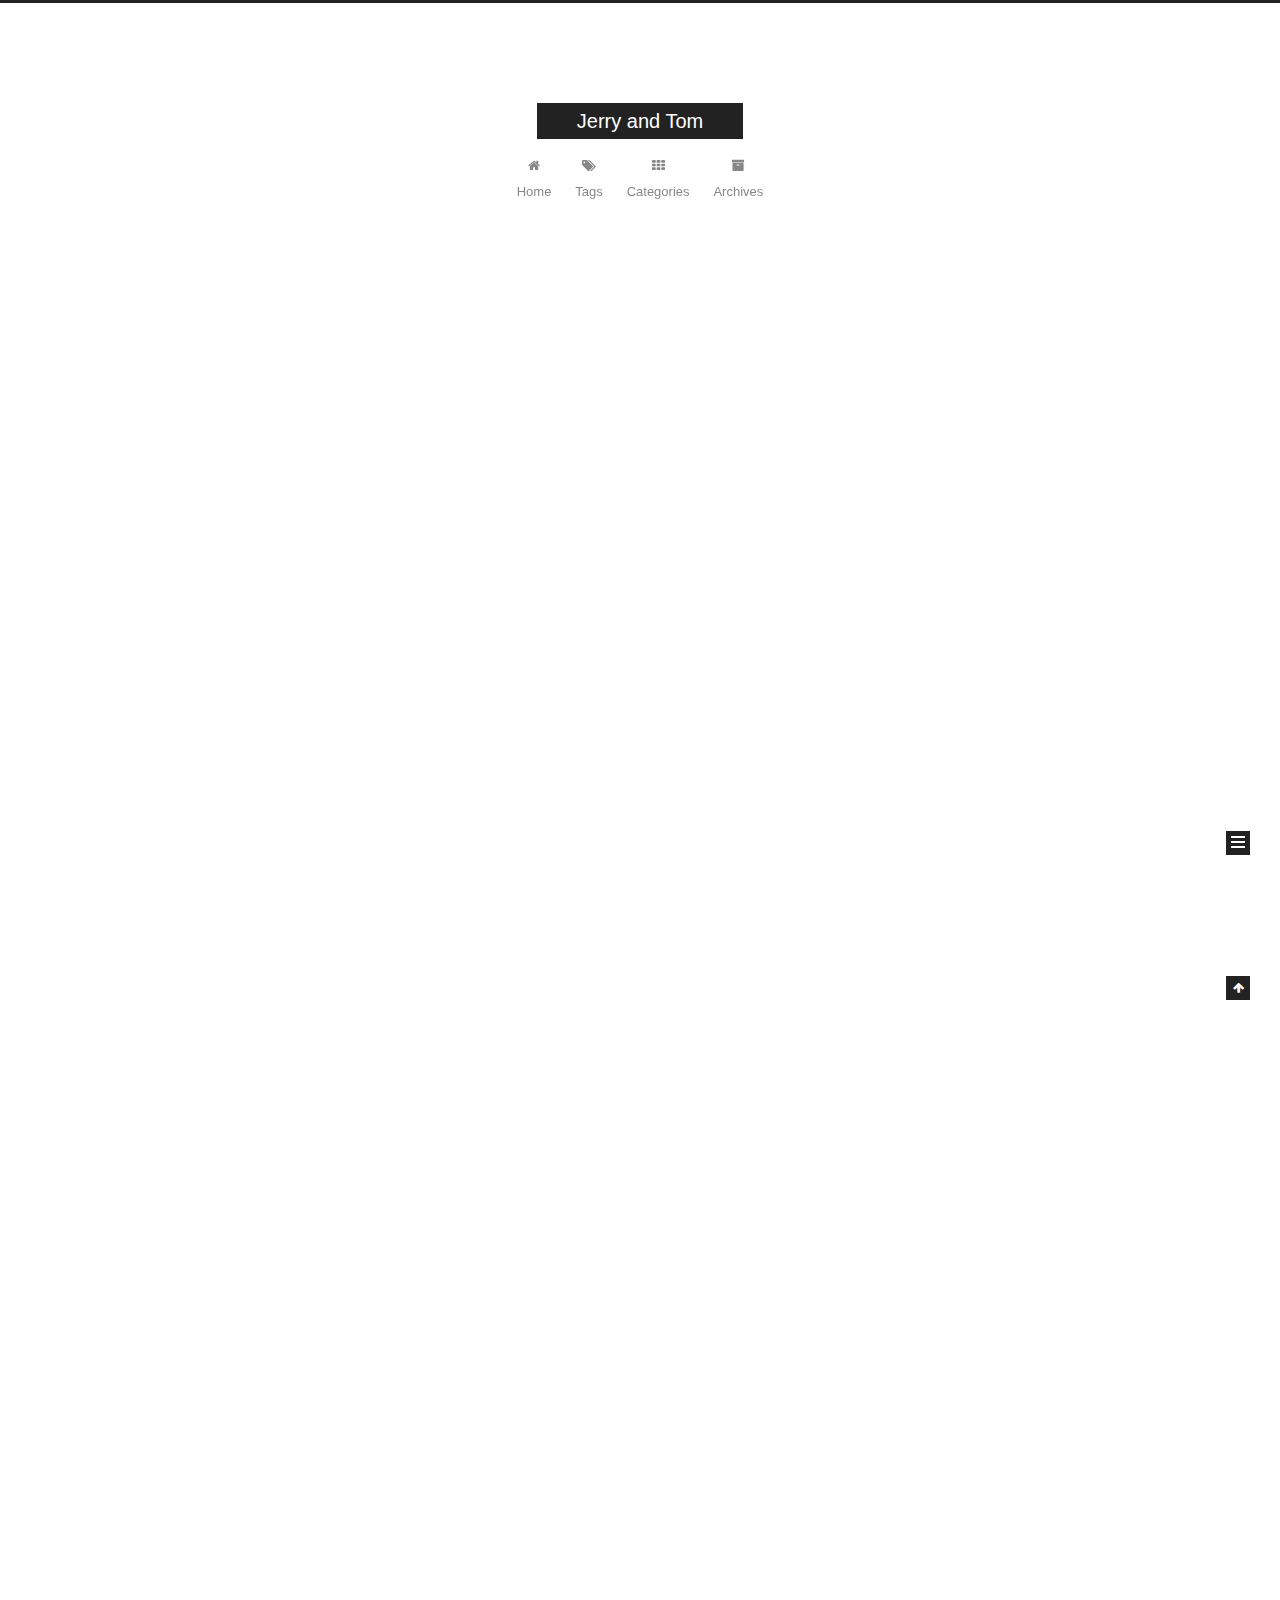
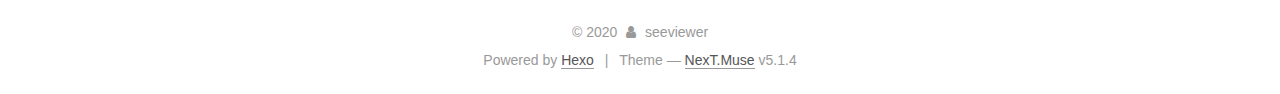
==== commit 325fe9da: "Site updated: 2020-01-14 09:31:13" ====
--- a/index.html
+++ b/index.html
@@ -187,6 +187,26 @@
         </li>
       
         
+        <li class="menu-item menu-item-tags">
+          <a href="/tags/%20" rel="section">
+            
+              <i class="menu-item-icon fa fa-fw fa-tags"></i> <br />
+            
+            Tags
+          </a>
+        </li>
+      
+        
+        <li class="menu-item menu-item-categories">
+          <a href="/categories/%20" rel="section">
+            
+              <i class="menu-item-icon fa fa-fw fa-th"></i> <br />
+            
+            Categories
+          </a>
+        </li>
+      
+        
         <li class="menu-item menu-item-archives">
           <a href="/archives/%20" rel="section">
             
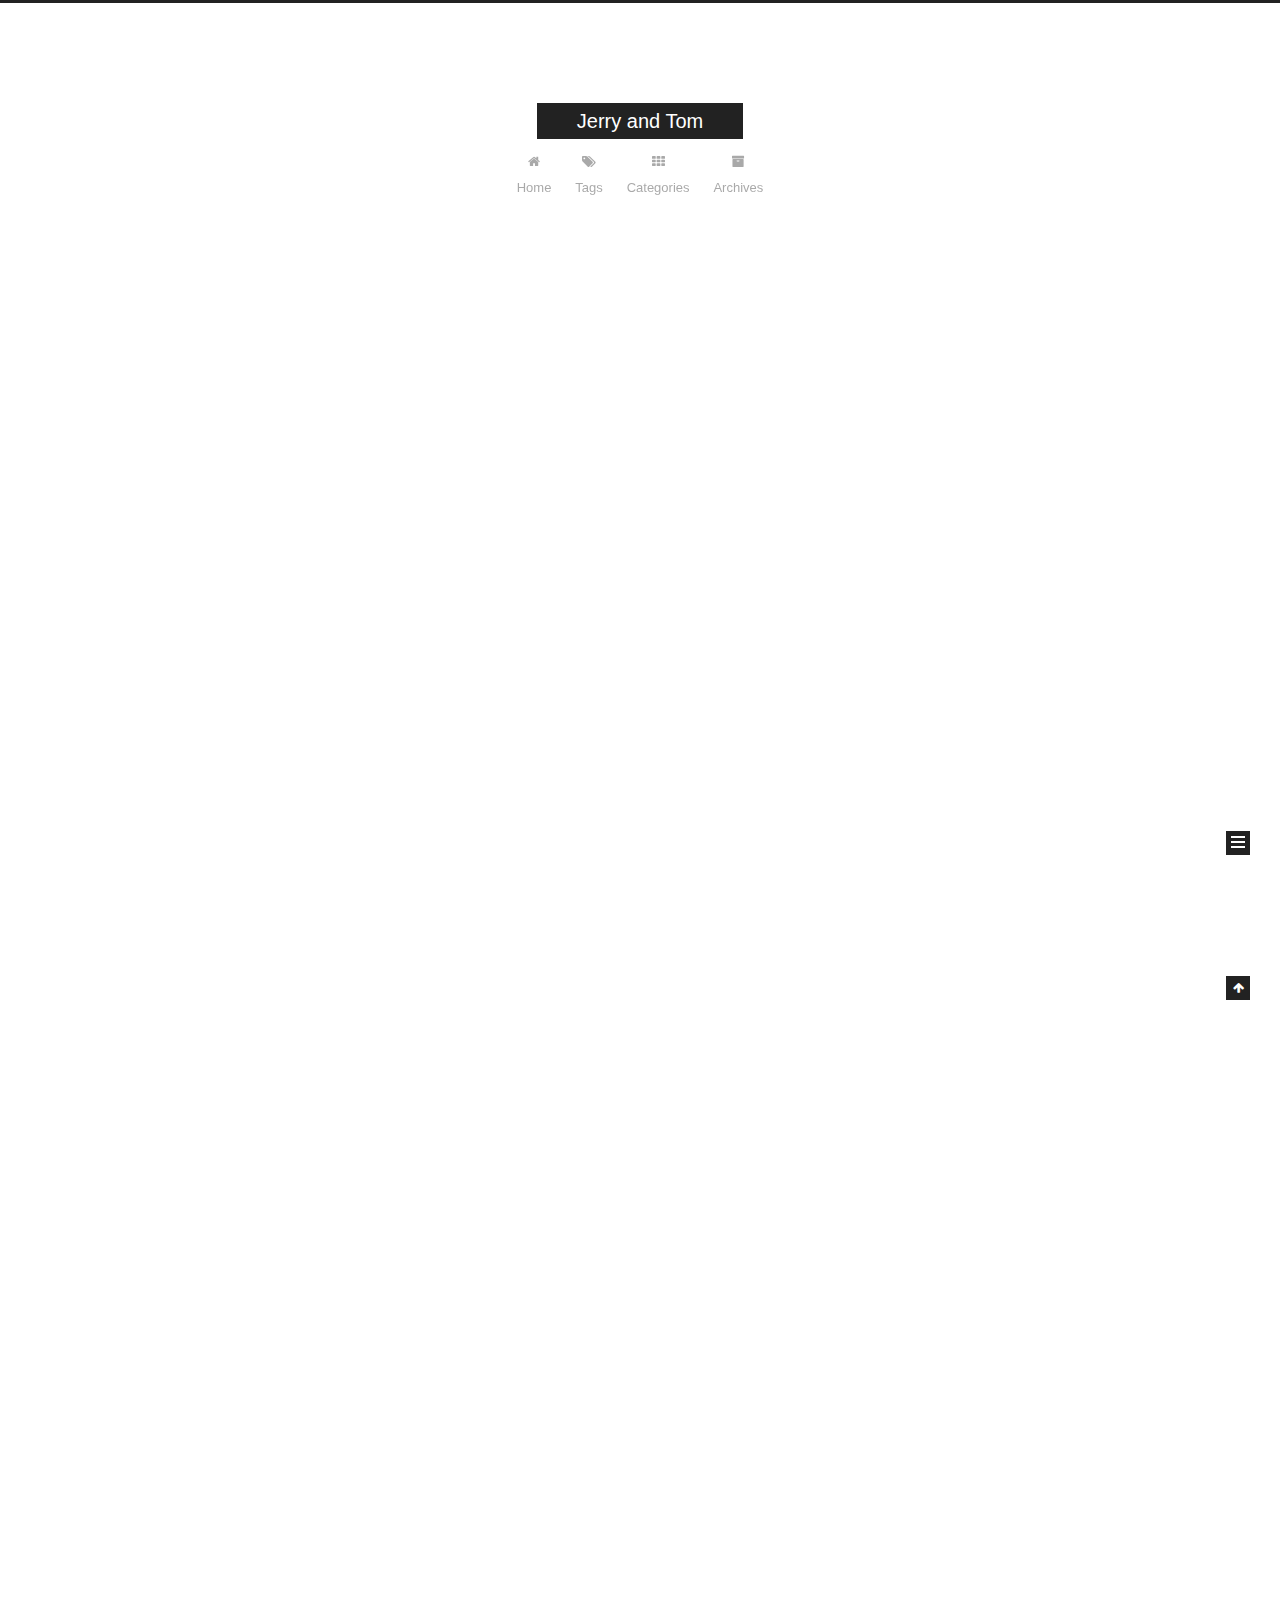
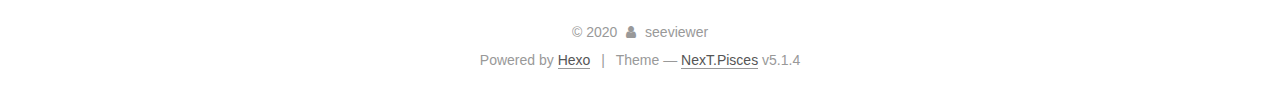
==== commit fd998dc9: "Site updated: 2020-01-14 09:38:59" ====
--- a/index.html
+++ b/index.html
@@ -5,7 +5,7 @@
   
 
 
-<html class="theme-next muse use-motion" lang="zh-CN">
+<html class="theme-next pisces use-motion" lang="zh-CN">
 <head>
   <meta charset="UTF-8"/>
 <meta http-equiv="X-UA-Compatible" content="IE=edge" />
@@ -93,7 +93,7 @@
   var NexT = window.NexT || {};
   var CONFIG = {
     root: '/',
-    scheme: 'Muse',
+    scheme: 'Pisces',
     version: '5.1.4',
     sidebar: {"position":"left","display":"post","offset":12,"b2t":false,"scrollpercent":false,"onmobile":false},
     fancybox: true,
@@ -593,7 +593,7 @@
 
 
 
-  <div class="theme-info">Theme &mdash; <a class="theme-link" target="_blank" href="https://github.com/iissnan/hexo-theme-next">NexT.Muse</a> v5.1.4</div>
+  <div class="theme-info">Theme &mdash; <a class="theme-link" target="_blank" href="https://github.com/iissnan/hexo-theme-next">NexT.Pisces</a> v5.1.4</div>
 
 
 
@@ -693,6 +693,13 @@
   
   
 
+
+  <script type="text/javascript" src="/js/src/affix.js?v=5.1.4"></script>
+
+  <script type="text/javascript" src="/js/src/schemes/pisces.js?v=5.1.4"></script>
+
+
+
   
 
   
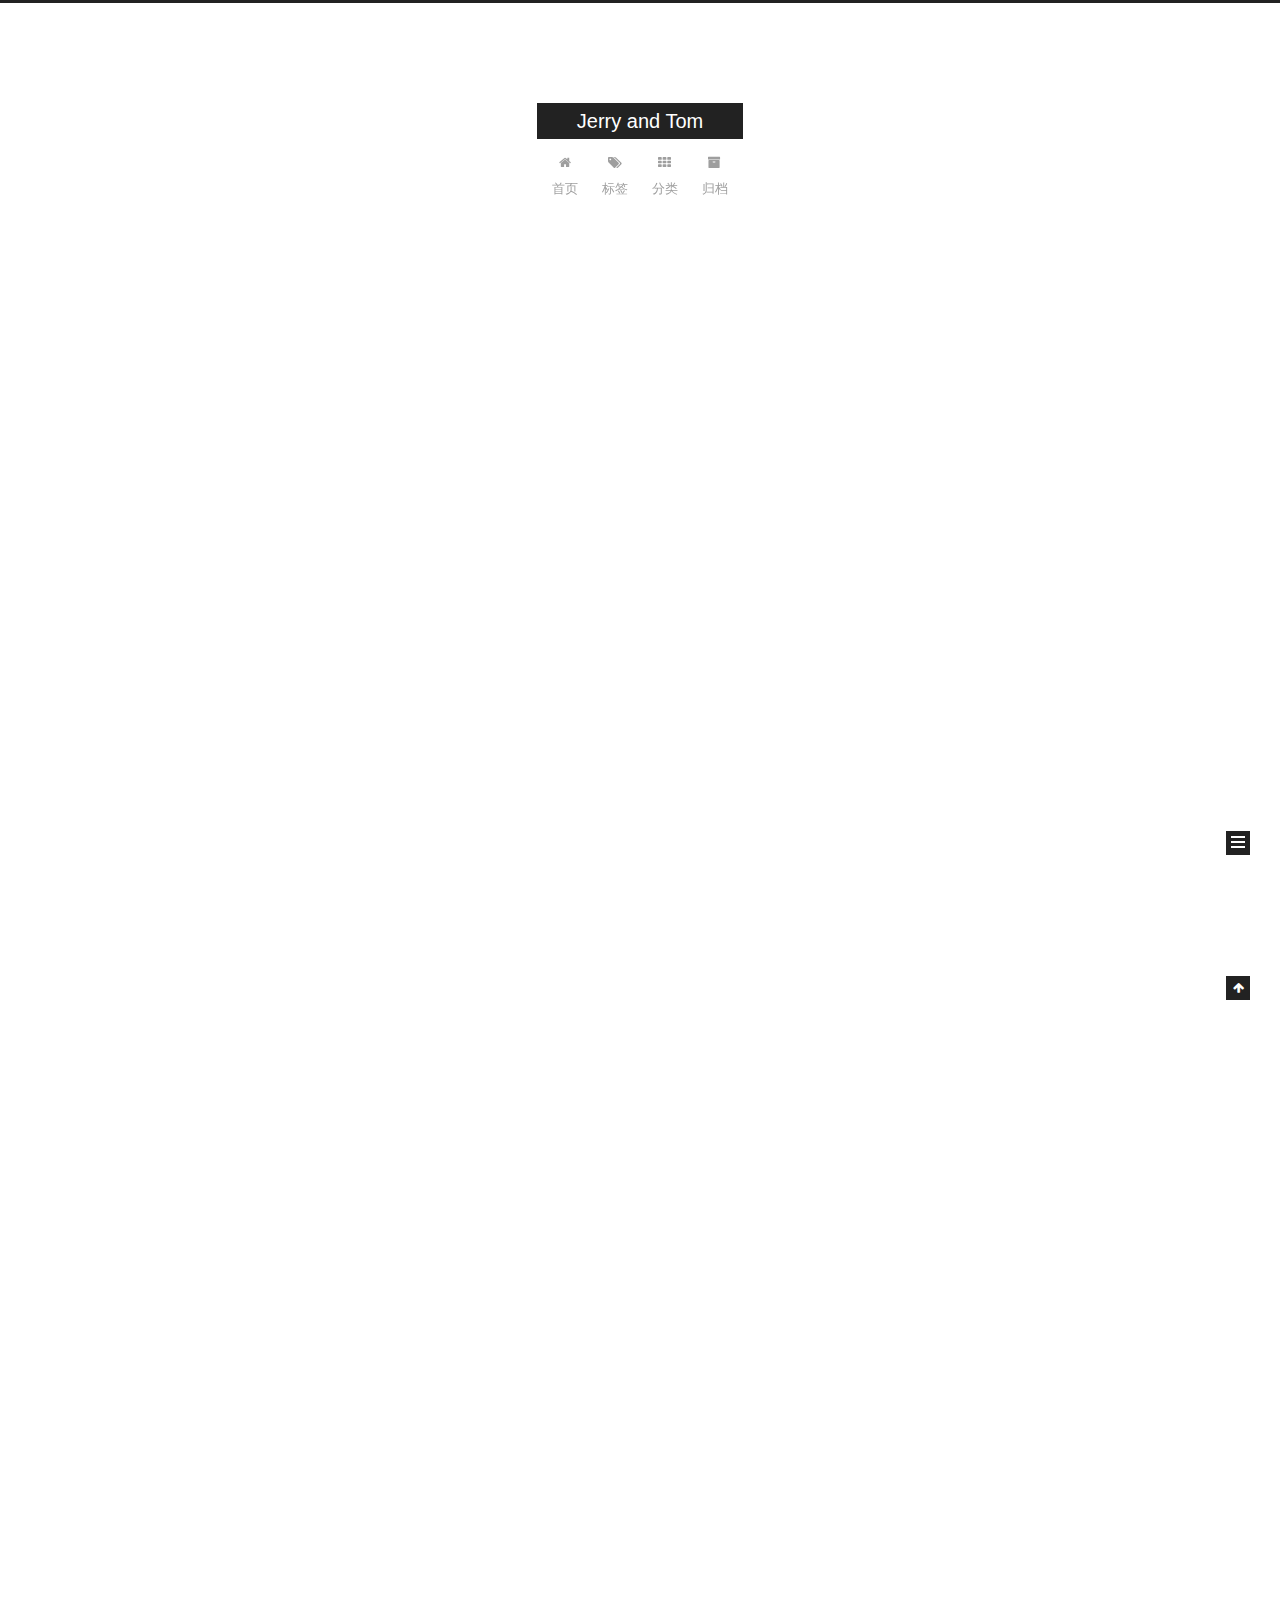
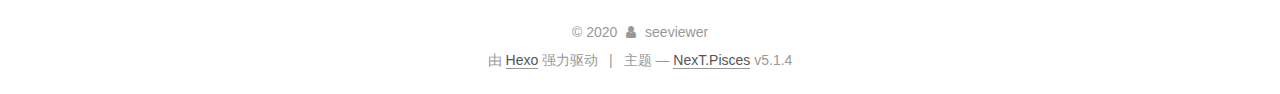
==== commit 981e8c38: "Site updated: 2020-01-14 10:07:11" ====
--- a/index.html
+++ b/index.html
@@ -5,7 +5,7 @@
   
 
 
-<html class="theme-next pisces use-motion" lang="zh-CN">
+<html class="theme-next pisces use-motion" lang="zh-Hans">
 <head>
   <meta charset="UTF-8"/>
 <meta http-equiv="X-UA-Compatible" content="IE=edge" />
@@ -83,7 +83,6 @@
 <meta property="og:title" content="Jerry and Tom">
 <meta property="og:url" content="http://yoursite.com/index.html">
 <meta property="og:site_name" content="Jerry and Tom">
-<meta property="og:locale" content="zh_CN">
 <meta property="article:author" content="seeviewer">
 <meta name="twitter:card" content="summary">
 
@@ -95,13 +94,13 @@
     root: '/',
     scheme: 'Pisces',
     version: '5.1.4',
-    sidebar: {"position":"left","display":"post","offset":12,"b2t":false,"scrollpercent":false,"onmobile":false},
+    sidebar: {"position":"left","display":"always","offset":12,"b2t":false,"scrollpercent":false,"onmobile":false},
     fancybox: true,
     tabs: true,
     motion: {"enable":true,"async":false,"transition":{"post_block":"fadeIn","post_header":"slideDownIn","post_body":"slideDownIn","coll_header":"slideLeftIn","sidebar":"slideUpIn"}},
     duoshuo: {
       userId: '0',
-      author: 'Author'
+      author: '博主'
     },
     algolia: {
       applicationID: '',
@@ -133,7 +132,7 @@
 
 <meta name="generator" content="Hexo 4.2.0"></head>
 
-<body itemscope itemtype="http://schema.org/WebPage" lang="zh-CN">
+<body itemscope itemtype="http://schema.org/WebPage" lang="zh-Hans">
 
   
   
@@ -182,7 +181,7 @@
             
               <i class="menu-item-icon fa fa-fw fa-home"></i> <br />
             
-            Home
+            首页
           </a>
         </li>
       
@@ -192,7 +191,7 @@
             
               <i class="menu-item-icon fa fa-fw fa-tags"></i> <br />
             
-            Tags
+            标签
           </a>
         </li>
       
@@ -202,7 +201,7 @@
             
               <i class="menu-item-icon fa fa-fw fa-th"></i> <br />
             
-            Categories
+            分类
           </a>
         </li>
       
@@ -212,7 +211,7 @@
             
               <i class="menu-item-icon fa fa-fw fa-archive"></i> <br />
             
-            Archives
+            归档
           </a>
         </li>
       
@@ -278,9 +277,9 @@
                 <i class="fa fa-calendar-o"></i>
               </span>
               
-                <span class="post-meta-item-text">Posted on</span>
+                <span class="post-meta-item-text">发表于</span>
               
-              <time title="Post created" itemprop="dateCreated datePublished" datetime="2020-01-13T17:22:17+08:00">
+              <time title="创建于" itemprop="dateCreated datePublished" datetime="2020-01-13T17:22:17+08:00">
                 2020-01-13
               </time>
             
@@ -398,9 +397,9 @@
                 <i class="fa fa-calendar-o"></i>
               </span>
               
-                <span class="post-meta-item-text">Posted on</span>
+                <span class="post-meta-item-text">发表于</span>
               
-              <time title="Post created" itemprop="dateCreated datePublished" datetime="2020-01-13T17:13:02+08:00">
+              <time title="创建于" itemprop="dateCreated datePublished" datetime="2020-01-13T17:13:02+08:00">
                 2020-01-13
               </time>
             
@@ -535,7 +534,7 @@
                 <a href="/archives/%20%7C%7C%20archive">
               
                   <span class="site-state-item-count">2</span>
-                  <span class="site-state-item-name">posts</span>
+                  <span class="site-state-item-name">日志</span>
                 </a>
               </div>
             
@@ -585,7 +584,7 @@
 </div>
 
 
-  <div class="powered-by">Powered by <a class="theme-link" target="_blank" href="https://hexo.io">Hexo</a></div>
+  <div class="powered-by">由 <a class="theme-link" target="_blank" href="https://hexo.io">Hexo</a> 强力驱动</div>
 
 
 
@@ -593,7 +592,7 @@
 
 
 
-  <div class="theme-info">Theme &mdash; <a class="theme-link" target="_blank" href="https://github.com/iissnan/hexo-theme-next">NexT.Pisces</a> v5.1.4</div>
+  <div class="theme-info">主题 &mdash; <a class="theme-link" target="_blank" href="https://github.com/iissnan/hexo-theme-next">NexT.Pisces</a> v5.1.4</div>
 
 
 
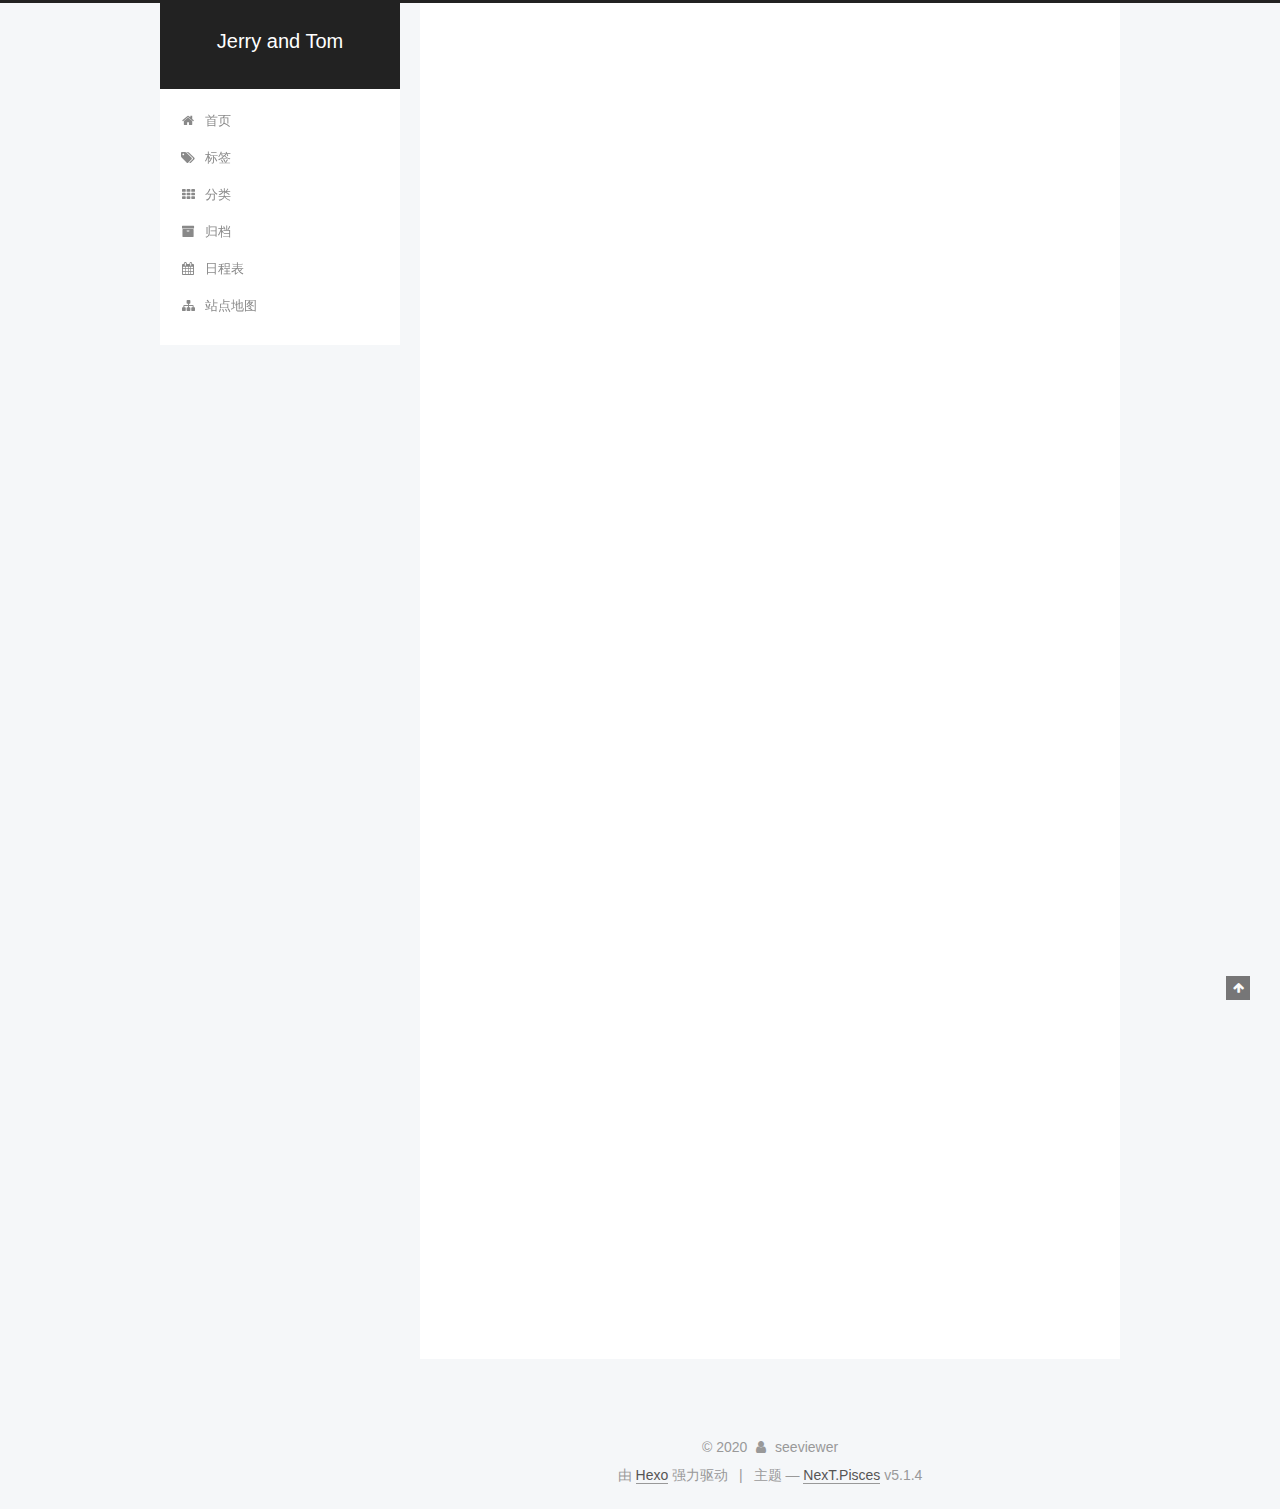
==== commit 5ef1ff91: "Site updated: 2020-01-14 13:45:12" ====
--- a/index.html
+++ b/index.html
@@ -215,6 +215,26 @@
           </a>
         </li>
       
+        
+        <li class="menu-item menu-item-schedule">
+          <a href="/schedule/%20" rel="section">
+            
+              <i class="menu-item-icon fa fa-fw fa-calendar"></i> <br />
+            
+            日程表
+          </a>
+        </li>
+      
+        
+        <li class="menu-item menu-item-sitemap">
+          <a href="/sitemap.xml%20" rel="section">
+            
+              <i class="menu-item-icon fa fa-fw fa-sitemap"></i> <br />
+            
+            站点地图
+          </a>
+        </li>
+      
 
       
     </ul>
--- a/css/main.css
+++ b/css/main.css
@@ -189,7 +189,7 @@
   font-size: 14px;
   line-height: 2;
   color: #555;
-  background: #fff;
+  background: #f5f7f9;
 }
 @media (max-width: 767px) {
   body {
@@ -653,8 +653,8 @@
 @media (min-width: 992px) {
   .full-image.full-image.full-image.full-image {
     max-width: none;
-    width: 110%;
-    margin: 25px -5%;
+    width: 118%;
+    margin: 0 -9%;
   }
 }
 .blockquote-center,
@@ -940,11 +940,11 @@
   display: inline-block;
   padding: 0 20px;
   font-size: 14px;
-  color: #fff;
-  background: #222;
-  border: 2px solid #222;
+  color: #555;
+  background: #fff;
+  border: 2px solid #555;
   text-decoration: none;
-  border-radius: 0;
+  border-radius: 2px;
   transition-property: background-color;
   transition-duration: 0.2s;
   transition-timing-function: ease-in-out;
@@ -953,8 +953,8 @@
 }
 .btn:hover {
   border-color: #222;
-  color: #222;
-  background: #fff;
+  color: #fff;
+  background: #222;
 }
 .btn +.btn {
   margin: 0 0 8px 8px;
@@ -1066,7 +1066,7 @@
   width: 24px;
   background: #222;
   font-size: 12px;
-  opacity: 1;
+  opacity: 0.6;
   color: #fff;
   cursor: pointer;
   text-align: center;
@@ -1087,7 +1087,7 @@
   }
 }
 .back-to-top.back-to-top-on {
-  bottom: 19px;
+  bottom: 30px;
 }
 .header {
   background: transparent;
@@ -1136,7 +1136,7 @@
 .site-subtitle {
   margin-top: 10px;
   font-size: 13px;
-  color: #999;
+  color: #ddd;
 }
 .use-motion .brand {
   opacity: 0;
@@ -1209,7 +1209,8 @@
   transition-timing-function: ease-in-out;
   transition-delay: 0s;
 }
-.menu .menu-item a:hover {
+.menu .menu-item a:hover,
+.menu-item-active a {
   border-bottom-color: #222;
 }
 .menu .menu-item .fa {
@@ -1738,20 +1739,20 @@
   display: block;
   margin: 0 auto;
   padding: 2px;
-  max-width: 96px;
+  max-width: 120px;
   height: auto;
-  border: 2px solid #333;
+  border: 1px solid #eee;
 }
 .site-author-name {
-  margin: 5px 0 0;
+  margin: 0;
   text-align: center;
-  color: #f5f5f5;
-  font-weight: normal;
+  color: #222;
+  font-weight: 600;
 }
 .site-description {
-  margin-top: 5px;
+  margin-top: 0;
   text-align: center;
-  font-size: 14px;
+  font-size: 13px;
   color: #999;
 }
 .site-state {
@@ -1763,7 +1764,7 @@
 .site-state-item {
   display: inline-block;
   padding: 0 15px;
-  border-left: 1px solid #333;
+  border-left: 1px solid #eee;
 }
 .site-state-item:first-child {
   border-left: none;
@@ -1776,11 +1777,11 @@
   text-align: center;
   color: inherit;
   font-weight: 600;
-  font-size: 18px;
+  font-size: 16px;
 }
 .site-state-item-name {
   font-size: 13px;
-  color: inherit;
+  color: #999;
 }
 .feed-link {
   margin-top: 20px;
@@ -1822,7 +1823,7 @@
   width: 4px;
   height: 4px;
   border-radius: 50%;
-  background: #cf267a;
+  background: #ff8b52;
 }
 .links-of-blogroll {
   font-size: 13px;
@@ -1860,7 +1861,7 @@
   color: #555;
 }
 .sidebar-nav li:hover {
-  color: #f5f5f5;
+  color: #fc6423;
 }
 .page-post-detail .sidebar-nav-toc {
   padding: 0 5px;
@@ -1869,11 +1870,11 @@
   margin-left: 10px;
 }
 .sidebar-nav .sidebar-nav-active {
-  color: #87daff;
-  border-bottom-color: #87daff;
+  color: #fc6423;
+  border-bottom-color: #fc6423;
 }
 .sidebar-nav .sidebar-nav-active:hover {
-  color: #87daff;
+  color: #fc6423;
 }
 .sidebar-panel {
   display: none;
@@ -1906,12 +1907,12 @@
   transition-timing-function: ease-in-out;
   transition-delay: 0s;
   transition-property: all;
-  color: #999;
-  border-bottom-color: #555;
+  color: #666;
+  border-bottom-color: #ccc;
 }
 .post-toc ol a:hover {
-  color: #ccc;
-  border-bottom-color: #ccc;
+  color: #000;
+  border-bottom-color: #000;
 }
 .post-toc .nav-item {
   overflow: hidden;
@@ -1933,14 +1934,14 @@
   display: block;
 }
 .post-toc .nav .active > a {
-  color: #87daff;
-  border-bottom-color: #87daff;
+  color: #fc6423;
+  border-bottom-color: #fc6423;
 }
 .post-toc .nav .active-current > a {
-  color: #87daff;
+  color: #fc6423;
 }
 .post-toc .nav .active-current > a:hover {
-  color: #87daff;
+  color: #fc6423;
 }
 .footer {
   font-size: 14px;
@@ -2345,6 +2346,16 @@
   transform: translate(-50%, -50%);
   color: #ccc;
 }
+@media (min-width: 768px) and (max-width: 991px) {
+  .busuanzi-count {
+    width: auto;
+  }
+}
+@media (max-width: 767px) {
+  .busuanzi-count {
+    width: auto;
+  }
+}
 .site-uv,
 .site-pv,
 .page-pv {
@@ -2580,83 +2591,403 @@
   }
 }
 .page-post-detail .sidebar-toggle-line {
-  background: #87daff;
+  background: #fc6423;
 }
 .page-post-detail .comments {
   overflow: hidden;
 }
-@media (max-width: 767px) {
-  .header-inner,
-  .container .main-inner,
+.header {
+  position: relative;
+  margin: 0 auto;
+  width: 960px;
+}
+@media (min-width: 768px) and (max-width: 991px) {
+  .header {
+    width: auto;
+  }
+}
+@media (max-width: 767px) {
+  .header {
+    width: auto;
+  }
+}
+.header-inner {
+  position: absolute;
+  top: 0;
+  overflow: hidden;
+  padding: 0;
+  width: 240px;
+  background: #fff;
+  box-shadow: initial;
+  border-radius: initial;
+}
+@media (min-width: 1600px) {
+  .container .header-inner {
+    width: 240px;
+  }
+}
+@media (min-width: 768px) and (max-width: 991px) {
+  .header-inner {
+    position: relative;
+    width: auto;
+    border-radius: initial;
+  }
+}
+@media (max-width: 767px) {
+  .header-inner {
+    position: relative;
+    width: auto;
+    border-radius: initial;
+  }
+}
+.main:before,
+.main:after {
+  content: " ";
+  display: table;
+}
+.main:after {
+  clear: both;
+}
+@media (min-width: 768px) and (max-width: 991px) {
+  .main {
+    padding-bottom: 100px;
+  }
+}
+@media (max-width: 767px) {
+  .main {
+    padding-bottom: 100px;
+  }
+}
+.container .main-inner {
+  width: 960px;
+}
+@media (min-width: 768px) and (max-width: 991px) {
+  .container .main-inner {
+    width: auto;
+  }
+}
+@media (max-width: 767px) {
+  .container .main-inner {
+    width: auto;
+  }
+}
+.content-wrap {
+  float: right;
+  box-sizing: border-box;
+  padding: 40px;
+  width: 700px;
+  background: #fff;
+  min-height: 700px;
+  box-shadow: initial;
+  border-radius: initial;
+}
+@media (min-width: 768px) and (max-width: 991px) {
+  .content-wrap {
+    width: 100%;
+    padding: 20px;
+    border-radius: initial;
+  }
+}
+@media (max-width: 767px) {
+  .content-wrap {
+    width: 100%;
+    padding: 20px;
+    min-height: auto;
+    border-radius: initial;
+  }
+}
+.sidebar {
+  position: static;
+  float: left;
+  margin-top: 300px;
+  width: 240px;
+  background: #f5f7f9;
+  box-shadow: none;
+}
+@media (min-width: 768px) and (max-width: 991px) {
+  .sidebar {
+    display: none;
+  }
+}
+@media (max-width: 767px) {
+  .sidebar {
+    display: none;
+  }
+}
+.sidebar-toggle {
+  display: none;
+}
+.footer-inner {
+  width: 960px;
+  padding-left: 260px;
+}
+@media (min-width: 768px) and (max-width: 991px) {
   .footer-inner {
     width: auto;
-  }
-}
-embed {
-  display: block;
-  margin: 0px auto 25px auto;
-}
-.custom-logo .site-meta-headline {
-  text-align: center;
-}
-.custom-logo .brand {
+    padding-left: 0 !important;
+    padding-right: 0 !important;
+  }
+}
+@media (max-width: 767px) {
+  .footer-inner {
+    width: auto;
+    padding-left: 0 !important;
+    padding-right: 0 !important;
+  }
+}
+.sidebar-position-right .header-inner {
+  right: 0;
+}
+.sidebar-position-right .content-wrap {
+  float: left;
+}
+.sidebar-position-right .sidebar {
+  float: right;
+}
+.sidebar-position-right .footer-inner {
+  padding-left: 0;
+  padding-right: 260px;
+}
+.site-brand-wrapper {
+  position: relative;
+}
+.site-meta {
+  padding: 20px 0;
+  color: #fff;
+  background: #222;
+}
+@media (min-width: 768px) and (max-width: 991px) {
+  .site-meta {
+    box-shadow: 0 0 16px rgba(0,0,0,0.5);
+  }
+}
+@media (max-width: 767px) {
+  .site-meta {
+    box-shadow: 0 0 16px rgba(0,0,0,0.5);
+  }
+}
+.brand {
+  padding: 0;
   background: none;
 }
-.custom-logo .site-title {
-  margin: 10px auto 0;
-  font-size: 24px;
-  color: #222;
-}
-.custom-logo .site-title a {
-  border: none;
-}
-.custom-logo-image {
-  margin: 0 auto;
-  padding: 5px;
-  max-width: 150px;
-  background: #fff;
-}
-@media (max-width: 767px) {
-  .site-nav {
-    position: absolute;
-    left: 0;
-    top: 52px;
-    margin: 0;
-    width: 100%;
-    padding: 0;
-    background: #fff;
-    border-bottom: 1px solid #ddd;
-    z-index: 1030;
-  }
-}
-@media (max-width: 767px) {
-  .menu {
-    text-align: left;
-  }
-}
-@media (max-width: 767px) {
-  .menu .menu-item {
-    display: block;
-    margin: 0 10px;
-    vertical-align: top;
-  }
-}
-@media (max-width: 767px) {
-  .menu .menu-item br {
-    display: none;
-  }
-}
-@media (max-width: 767px) {
-  .menu .menu-item a {
-    padding: 5px 10px;
-  }
-}
-.menu .menu-item .fa {
-  margin-right: 0;
+.brand:hover {
+  color: #fff;
+}
+.site-subtitle {
+  margin: 10px 10px 0;
+  font-weight: initial;
 }
 .site-search form {
   display: none;
 }
+.site-nav {
+  border-top: none;
+}
+@media (min-width: 768px) and (max-width: 991px) {
+  .site-nav {
+    display: none !important;
+  }
+}
+@media (min-width: 768px) and (max-width: 991px) {
+  .site-nav-on {
+    display: block !important;
+  }
+}
+.menu .menu-item {
+  display: block;
+  margin: 0;
+}
+.menu .menu-item a {
+  position: relative;
+  box-sizing: border-box;
+  padding: 5px 20px;
+  text-align: left;
+  line-height: inherit;
+  transition-property: background-color;
+  transition-duration: 0.2s;
+  transition-timing-function: ease-in-out;
+  transition-delay: 0s;
+}
+.menu .menu-item a:hover,
+.menu-item-active a {
+  background: #f9f9f9;
+  border-bottom-color: #fff;
+}
+.menu .menu-item br {
+  display: none;
+}
+.menu-item-active a:after {
+  content: " ";
+  position: absolute;
+  top: 50%;
+  margin-top: -3px;
+  right: 15px;
+  width: 6px;
+  height: 6px;
+  border-radius: 50%;
+  background-color: #bbb;
+}
+.btn-bar {
+  background-color: #fff;
+}
+.site-nav-toggle {
+  left: 20px;
+  top: 50%;
+  -webkit-transform: translateY(-50%);
+  -webkit-transform: translateY(-50%);
+  -moz-transform: translateY(-50%);
+  -ms-transform: translateY(-50%);
+  -o-transform: translateY(-50%);
+  transform: translateY(-50%);
+}
+@media (min-width: 768px) and (max-width: 991px) {
+  .site-nav-toggle {
+    display: block;
+  }
+}
+.use-motion .sidebar .motion-element {
+  opacity: 1;
+}
+.sidebar {
+  margin-left: -100%;
+  right: auto;
+  bottom: auto;
+  -webkit-transform: none;
+}
+.sidebar-inner {
+  box-sizing: border-box;
+  width: 240px;
+  color: #555;
+  background: #fff;
+  box-shadow: initial;
+  border-radius: initial;
+  opacity: 0;
+}
+.sidebar-inner.affix {
+  position: fixed;
+  top: 12px;
+}
+.sidebar-inner.affix-bottom {
+  position: absolute;
+}
+.site-overview {
+  text-align: left;
+}
+.site-author:before,
+.site-author:after {
+  content: " ";
+  display: table;
+}
+.site-author:after {
+  clear: both;
+}
+.sidebar a {
+  color: #555;
+}
+.sidebar a:hover {
+  color: #222;
+}
+.site-state-item {
+  padding: 0 10px;
+}
+.links-of-author-item a:before {
+  display: none;
+}
+.links-of-author-item a {
+  border-bottom: none;
+  text-decoration: underline;
+}
+.feed-link {
+  border-top: 1px dotted #ccc;
+  border-bottom: 1px dotted #ccc;
+  text-align: center;
+}
+.feed-link a {
+  display: block;
+  color: #fc6423;
+  border: none;
+}
+.feed-link a:hover {
+  background: none;
+  color: #e34603;
+}
+.feed-link a:hover i {
+  color: #e34603;
+}
+.links-of-author {
+  display: flex;
+  flex-wrap: wrap;
+  justify-content: center;
+}
+.links-of-author-item {
+  margin: 5px 0 0;
+  width: 50%;
+}
+.links-of-author-item a {
+  max-width: 216px;
+  box-sizing: border-box;
+  display: inline-block;
+  margin-right: 0;
+  margin-bottom: 0;
+  padding: 0 5px;
+  overflow: hidden;
+  white-space: nowrap;
+  text-overflow: ellipsis;
+}
+.links-of-author-item a {
+  display: block;
+  text-decoration: none;
+}
+.links-of-author-item a:hover {
+  border-radius: 4px;
+  background: #eee;
+}
+.links-of-author-item .fa {
+  margin-right: 2px;
+  font-size: 16px;
+}
+.links-of-author-item .fa-globe {
+  font-size: 15px;
+}
+.links-of-blogroll {
+  text-align: center;
+  margin-top: 20px;
+  padding: 3px 0 0;
+  border-top: 1px dotted #ccc;
+}
+.links-of-blogroll-title {
+  margin-top: 0;
+}
+.links-of-blogroll-item {
+  padding: 0;
+}
+.links-of-blogroll-inline:before,
+.links-of-blogroll-inline:after {
+  content: " ";
+  display: table;
+}
+.links-of-blogroll-inline:after {
+  clear: both;
+}
 .links-of-blogroll-inline .links-of-blogroll-item {
-  display: inline-block;
-}
+  margin: 5px 0 0;
+  width: 50%;
+  display: inline-block;
+  width: unset;
+}
+.links-of-blogroll-inline .links-of-blogroll-item a {
+  max-width: 216px;
+  box-sizing: border-box;
+  display: inline-block;
+  margin-right: 0;
+  margin-bottom: 0;
+  padding: 0 5px;
+  overflow: hidden;
+  white-space: nowrap;
+  text-overflow: ellipsis;
+}
+@media (max-width: 767px) {
+  .post-body {
+    text-align: justify;
+  }
+}
